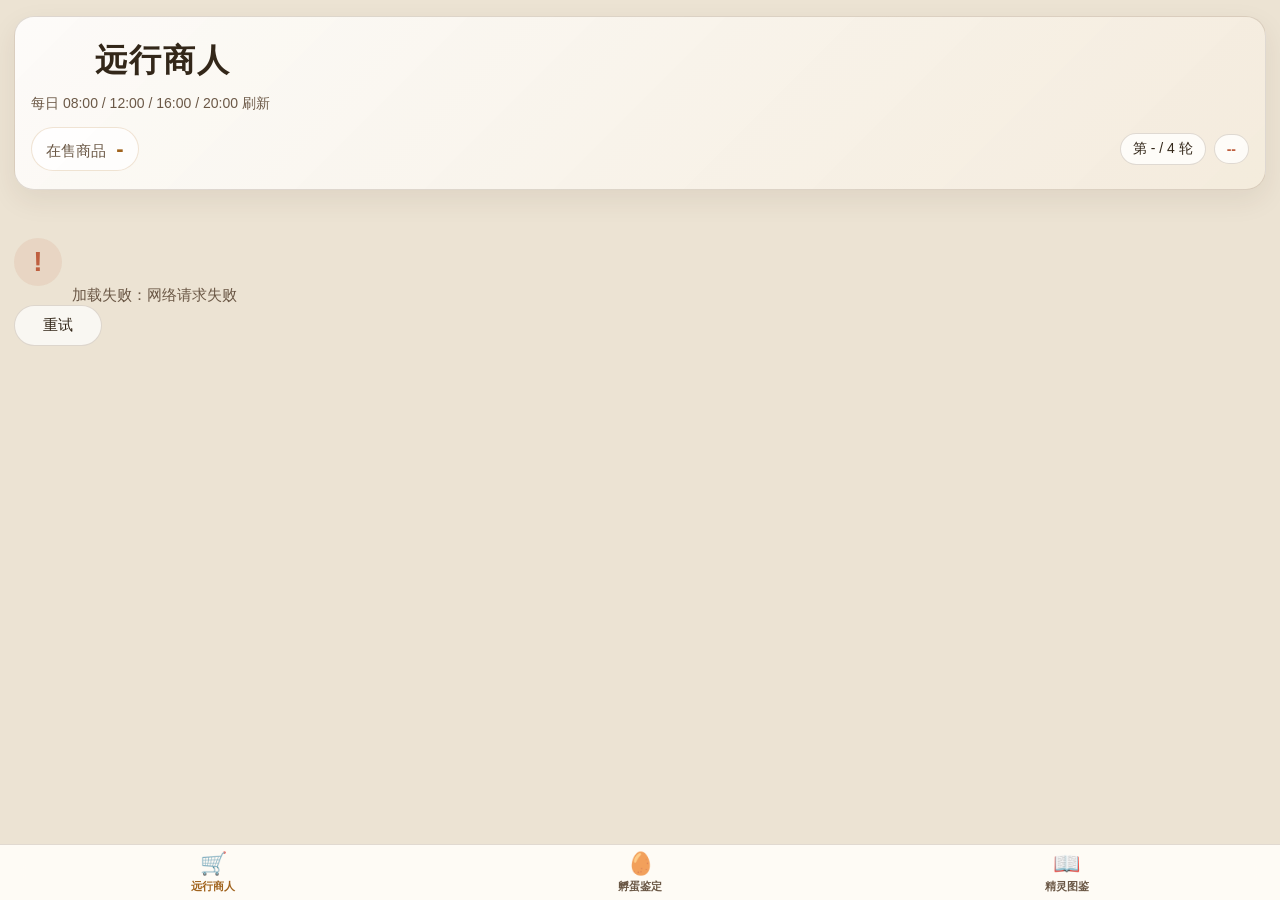
==== entry/src/main/resources/rawfile/index.html @ 855e5f80 "Feat: Add full pokedex detail page with stats, skills, matchups - Crawled 400 spirit detail pages - " ====
<!DOCTYPE html>
<html lang="zh-CN">
<head>
    <meta charset="UTF-8">
    <meta name="viewport" content="width=device-width, initial-scale=1.0, maximum-scale=1.0, user-scalable=no">
    <title>洛克王国助手</title>
    <link rel="stylesheet" href="style.css">
</head>
<body>
    <div class="app-page">

        <!-- 远行商人模块 -->
        <div id="page-merchant" class="page-content active">
            <div class="background"></div>
            <div class="content-container">

                <div class="header">
                    <div class="title-section">
                        <div class="title-main">
                            <div class="title-badge"><img src="img/title-icon.png" onerror="this.style.display='none'" alt=""></div>
                            <div class="title-text">远行商人</div>
                        </div>
                        <div class="subtitle" id="subtitle">每日 08:00 / 12:00 / 16:00 / 20:00 刷新</div>
                    </div>
                    <div class="header-side">
                        <div class="summary-chip">在售商品 <strong id="product-count">-</strong></div>
                        <div class="round-info">
                            <div class="round-pill" id="round-pill">第 - / 4 轮</div>
                            <div class="countdown-pill" id="countdown-pill">--</div>
                        </div>
                    </div>
                </div>

                <div id="loading" class="loading-state">
                    <div class="loading-spinner"></div>
                    <div class="loading-text">加载中...</div>
                </div>

                <div id="error-state" class="error-state" style="display:none">
                    <div class="error-icon">!</div>
                    <div class="error-text" id="error-text"></div>
                    <button class="btn-retry" onclick="loadData()">重试</button>
                </div>

                <div class="products-grid" id="products-container" style="display:none"></div>

                <div id="history-section" style="display:none">
                    <div class="history-title">今日历史商品</div>
                    <div id="history-container"></div>
                </div>

                <button class="btn-refresh" id="btn-refresh" onclick="loadData()" style="display:none">&#x21bb; 刷新</button>

            </div>
        </div>

        <!-- 孵蛋鉴定模块 -->
        <div id="page-egg" class="page-content">
            <div class="background"></div>
            <div class="content-container">

                <div class="header">
                    <div class="title-section">
                        <div class="title-main">
                            <div class="title-text">孵蛋鉴定</div>
                        </div>
                        <div class="subtitle">输入蛋的身高和体重，反查可能孵出的精灵</div>
                    </div>
                </div>

                <div class="input-section">
                    <div class="input-group">
                        <label>蛋身高（米）</label>
                        <input type="number" id="input-height" step="0.001" placeholder="例如：0.256">
                    </div>
                    <div class="input-group">
                        <label>蛋体重（kg）</label>
                        <input type="number" id="input-weight" step="0.1" placeholder="例如：2.5">
                    </div>
                    <button class="btn-search" onclick="searchEggs()">鉴定</button>
                </div>

                <div id="result-section" style="display:none">
                    <div class="result-header">
                        <span>匹配结果：</span>
                        <span id="result-count">0</span>
                        <span>个精灵</span>
                    </div>
                    <div id="result-list"></div>
                </div>

                <div id="empty-state" class="egg-empty" style="display:none">
                    <div class="empty-icon">🥚</div>
                    <div class="empty-text">没有找到匹配的精灵</div>
                </div>

                <div id="initial-state" class="egg-empty">
                    <div class="empty-icon">🥚</div>
                    <div class="empty-text">输入蛋的身高或体重开始鉴定</div>
                </div>

            </div>
        </div>

        <!-- 精灵图鉴模块 -->
        <div id="page-pokedex" class="page-content">
            <div class="background"></div>
            <div class="content-container">

                <div class="pokedex-header">
                    <div class="pokedex-title">精灵图鉴</div>
                    <div class="pokedex-subtitle">共 <span id="pokedex-total">0</span> 个精灵</div>
                </div>

                <div class="pokedex-search">
                    <input type="text" id="pokedex-search-input" placeholder="搜索精灵（中文名/英文名/编号）" oninput="filterPokedex()">
                </div>

                <div class="pokedex-filters">
                    <div class="type-filters" id="type-filters"></div>
                    <div class="sort-filter">
                        <select id="pokedex-sort" onchange="filterPokedex()">
                            <option value="no-asc">编号 ↑</option>
                            <option value="no-desc">编号 ↓</option>
                            <option value="total-desc">种族值 ↓</option>
                            <option value="total-asc">种族值 ↑</option>
                            <option value="name-asc">名称 A-Z</option>
                        </select>
                    </div>
                </div>

                <div class="pokedex-grid" id="pokedex-grid"></div>

                <div id="pokedex-empty" class="pokedex-empty" style="display:none">
                    <div class="empty-icon">📖</div>
                    <div class="empty-text">没有找到匹配的精灵</div>
                </div>

                <!-- 精灵详情弹出层 -->
                <div id="pokedex-detail" class="pokedex-detail" style="display:none">
                    <div class="pokedex-detail-header">
                        <button class="pokedex-detail-back" onclick="closePokedexDetail()">← 返回</button>
                        <div class="pokedex-detail-no" id="detail-no"></div>
                    </div>
                    <div class="pokedex-detail-img" id="detail-img"></div>
                    <div class="pokedex-detail-name" id="detail-name"></div>
                    <div class="pokedex-detail-name-en" id="detail-name-en"></div>
                    <div class="pokedex-detail-type" id="detail-type"></div>
                    <div class="pokedex-detail-stats" id="detail-stats"></div>

                    <!-- 基础信息 -->
                    <div class="pokedex-detail-section" id="detail-info-section">
                        <div class="pokedex-detail-section-title">基础信息</div>
                        <div class="pokedex-detail-info" id="detail-info"></div>
                    </div>

                    <!-- 描述 -->
                    <div class="pokedex-detail-section" id="detail-desc-section" style="display:none">
                        <div class="pokedex-detail-section-title">介绍</div>
                        <div class="pokedex-detail-desc" id="detail-desc"></div>
                    </div>

                    <!-- 特性 -->
                    <div class="pokedex-detail-section" id="detail-trait-section" style="display:none">
                        <div class="pokedex-detail-section-title">特性</div>
                        <div class="pokedex-detail-trait" id="detail-trait"></div>
                    </div>

                    <!-- 种族值 -->
                    <div class="pokedex-detail-section" id="detail-base-stats-section" style="display:none">
                        <div class="pokedex-detail-section-title">基础种族值</div>
                        <div class="pokedex-detail-base-stats" id="detail-base-stats"></div>
                    </div>

                    <!-- 属性克制 -->
                    <div class="pokedex-detail-section" id="detail-matchups-section" style="display:none">
                        <div class="pokedex-detail-section-title">属性克制</div>
                        <div class="pokedex-detail-matchups" id="detail-matchups"></div>
                    </div>

                    <!-- 技能 -->
                    <div class="pokedex-detail-section" id="detail-skills-section" style="display:none">
                        <div class="pokedex-detail-section-title">技能</div>
                        <div class="pokedex-detail-skills" id="detail-skills"></div>
                    </div>

                    <a class="pokedex-detail-link" id="detail-link" href="#" target="_blank">在网页中查看完整资料 →</a>
                </div>

            </div>
        </div>

        <!-- 底部导航栏 -->
        <nav class="bottom-nav">
            <div class="nav-item active" onclick="switchTab('merchant')">
                <span class="nav-icon">🛒</span>
                <span class="nav-label">远行商人</span>
            </div>
            <div class="nav-item" onclick="switchTab('egg')">
                <span class="nav-icon">🥚</span>
                <span class="nav-label">孵蛋鉴定</span>
            </div>
            <div class="nav-item" onclick="switchTab('pokedex')">
                <span class="nav-icon">📖</span>
                <span class="nav-label">精灵图鉴</span>
            </div>
        </nav>

    </div>
    <script src="egg-data.js"></script>
    <script src="pokedex-data.js"></script>
    <script src="pokedex-detail-data.js"></script>
    <script src="app.js"></script>
</body>
</html>
---- entry/src/main/resources/rawfile/style.css ----
@font-face {
    font-family: "HarmonyOS";
    src: url("ttf/HarmonyOS-Sans-SC-Regular.ttf");
    font-weight: 400;
}

@font-face {
    font-family: "HarmonyOS";
    src: url("ttf/HarmonyOS-Sans-SC-Medium.ttf");
    font-weight: 500;
}

@font-face {
    font-family: "HarmonyOS";
    src: url("ttf/HarmonyOS-Sans-SC-Bold.ttf");
    font-weight: 700;
}

* { margin: 0; padding: 0; box-sizing: border-box; }

:root {
    --font: "HarmonyOS", "Microsoft YaHei", "PingFang SC", sans-serif;
    --font-accent: "HarmonyOS", "Microsoft YaHei", sans-serif;
    --text-1: #332719;
    --text-2: #6b5846;
    --line: rgba(118, 97, 74, 0.22);
    --panel-bg: rgba(243, 237, 227, 0.94);
    --card-bg: rgba(255, 252, 247, 0.82);
    --tag-bg: rgba(255, 214, 153, 0.4);
    --tag-text: #9a5f19;
}

html, body {
    width: 100%;
    font-family: var(--font);
    color: var(--text-1);
    background: #ece3d3;
    -webkit-text-size-adjust: 100%;
    -webkit-tap-highlight-color: transparent;
}

.app-page {
    position: relative;
    width: 100%;
    height: 100vh;
    overflow: hidden;
    background: #ece3d3;
}

.page-content {
    position: absolute;
    top: 0;
    left: 0;
    width: 100%;
    height: calc(100vh - 56px);
    overflow-y: auto;
    display: none;
}

.page-content.active {
    display: block;
}

.background {
    position: fixed;
    inset: 0;
    background: url("img/bg.C8CUoi7I.jpg") center top / cover no-repeat;
    opacity: 0.24;
    filter: saturate(0.9);
    z-index: 0;
}

.content-container {
    position: relative;
    z-index: 1;
    padding: 16px 14px 24px;
}

.header {
    display: flex;
    flex-direction: column;
    gap: 14px;
    padding: 18px 16px;
    border: 1px solid var(--line);
    border-radius: 20px;
    background: linear-gradient(135deg, rgba(255,255,255,0.86), rgba(245,236,221,0.9));
    box-shadow: 0 10px 28px rgba(58, 39, 21, 0.08);
}

.title-section {
    display: flex;
    flex-direction: column;
    gap: 8px;
}

.title-main {
    display: flex;
    align-items: center;
    gap: 12px;
}

.title-badge {
    width: 52px;
    height: 52px;
    display: flex;
    align-items: center;
    justify-content: center;
}

.title-badge img {
    width: 52px;
    height: 52px;
    object-fit: contain;
}

.title-text {
    font-family: var(--font-accent);
    font-size: 32px;
    font-weight: 900;
    letter-spacing: 2px;
}

.subtitle {
    color: var(--text-2);
    font-size: 14px;
}

.header-side {
    display: flex;
    align-items: center;
    justify-content: space-between;
    gap: 10px;
    flex-wrap: wrap;
}

.summary-chip {
    padding: 8px 14px;
    border-radius: 999px;
    background: rgba(255,255,255,0.72);
    border: 1px solid rgba(179, 123, 45, 0.2);
    color: var(--text-2);
    font-size: 15px;
    white-space: nowrap;
}

.summary-chip strong {
    font-family: var(--font-accent);
    color: #a0631d;
    font-size: 22px;
    margin-left: 6px;
}

.round-info {
    display: flex;
    align-items: center;
    gap: 8px;
}

.round-pill, .countdown-pill {
    padding: 6px 12px;
    border-radius: 999px;
    background: rgba(255,255,255,0.78);
    border: 1px solid var(--line);
    font-size: 14px;
    white-space: nowrap;
}

.countdown-pill {
    color: #bf5f3f;
    font-weight: 700;
}

.products-grid {
    display: flex;
    flex-direction: column;
    gap: 14px;
    margin-top: 16px;
}

.product-card {
    display: flex;
    gap: 14px;
    padding: 14px;
    border-radius: 16px;
    background: var(--card-bg);
    border: 1px solid var(--line);
    backdrop-filter: blur(12px);
    -webkit-backdrop-filter: blur(12px);
    align-items: center;
}

.product-image {
    width: 80px;
    height: 80px;
    border-radius: 12px;
    background: rgba(255,255,255,0.5);
    display: flex;
    align-items: center;
    justify-content: center;
    flex-shrink: 0;
    overflow: hidden;
}

.product-image img {
    width: 72px;
    height: 72px;
    object-fit: contain;
}

.product-info {
    flex: 1;
    min-width: 0;
}

.product-name {
    font-size: 17px;
    font-weight: 700;
    margin-bottom: 6px;
    overflow: hidden;
    text-overflow: ellipsis;
    white-space: nowrap;
}

.product-meta {
    display: flex;
    flex-wrap: wrap;
    gap: 6px;
    margin-top: 6px;
}

.tag {
    display: inline-block;
    padding: 3px 10px;
    border-radius: 999px;
    font-size: 12px;
    background: var(--tag-bg);
    color: var(--tag-text);
}

.tag-price {
    background: rgba(159, 99, 29, 0.12);
    color: #7a4d14;
    font-weight: 600;
}

.product-time {
    flex-shrink: 0;
    text-align: right;
    font-size: 13px;
    color: var(--text-2);
    white-space: nowrap;
    align-self: flex-start;
    padding-top: 2px;
}

.product-desc {
    font-size: 12px;
    color: var(--text-2);
    margin-top: 4px;
    line-height: 1.4;
    display: -webkit-box;
    -webkit-line-clamp: 2;
    -webkit-box-orient: vertical;
    overflow: hidden;
}

.loading-state {
    display: flex;
    flex-direction: column;
    align-items: center;
    padding: 48px 0;
    gap: 14px;
}

.loading-spinner {
    width: 32px;
    height: 32px;
    border: 3px solid var(--line);
    border-top-color: #a0631d;
    border-radius: 50%;
    animation: spin 0.8s linear infinite;
}

@keyframes spin { to { transform: rotate(360deg); } }

.loading-text {
    color: var(--text-2);
    font-size: 15px;
}

.error-state {
    display: flex;
    flex-direction: column;
    align-items: center;
    padding: 48px 0;
    gap: 14px;
}

.error-icon {
    width: 48px;
    height: 48px;
    border-radius: 50%;
    background: rgba(191, 95, 63, 0.1);
    color: #bf5f3f;
    font-size: 28px;
    font-weight: 900;
    display: flex;
    align-items: center;
    justify-content: center;
}

.error-text {
    color: var(--text-2);
    font-size: 15px;
    text-align: center;
    max-width: 280px;
}

.btn-retry {
    padding: 10px 28px;
    border: 1px solid var(--line);
    border-radius: 999px;
    background: rgba(255,255,255,0.7);
    color: var(--text-1);
    font-size: 15px;
    font-family: var(--font);
    cursor: pointer;
    -webkit-tap-highlight-color: transparent;
}

.btn-retry:active {
    background: rgba(255,255,255,0.9);
}

.history-title {
    margin-top: 20px;
    padding: 10px 0 8px;
    font-size: 16px;
    font-weight: 700;
    color: var(--text-2);
    border-top: 1px solid var(--line);
}

.history-group {
    margin-bottom: 14px;
}

.history-group-header {
    font-size: 13px;
    color: var(--text-2);
    padding: 6px 0;
    display: flex;
    align-items: center;
    gap: 8px;
}

.history-group-header span {
    padding: 2px 8px;
    border-radius: 999px;
    background: rgba(0,0,0,0.04);
    font-size: 12px;
}

.history-products {
    display: flex;
    flex-direction: column;
    gap: 8px;
}

.history-item {
    display: flex;
    align-items: center;
    gap: 10px;
    padding: 10px 12px;
    border-radius: 12px;
    background: rgba(255,252,247,0.5);
    border: 1px solid rgba(118, 97, 74, 0.1);
}

.history-item-icon {
    width: 40px;
    height: 40px;
    border-radius: 8px;
    overflow: hidden;
    flex-shrink: 0;
}

.history-item-icon img {
    width: 100%;
    height: 100%;
    object-fit: contain;
}

.history-item-name {
    flex: 1;
    font-size: 14px;
    overflow: hidden;
    text-overflow: ellipsis;
    white-space: nowrap;
}

.history-item-price {
    font-size: 13px;
    color: var(--text-2);
    white-space: nowrap;
}

.history-item-time {
    font-size: 12px;
    color: var(--text-2);
    white-space: nowrap;
}

.btn-refresh {
    display: block;
    margin: 20px auto 0;
    padding: 12px 32px;
    border: 1px solid var(--line);
    border-radius: 999px;
    background: linear-gradient(135deg, rgba(255,255,255,0.8), rgba(245,236,221,0.9));
    color: var(--text-1);
    font-size: 16px;
    font-family: var(--font);
    cursor: pointer;
    box-shadow: 0 4px 12px rgba(58, 39, 21, 0.06);
    -webkit-tap-highlight-color: transparent;
}

.btn-refresh:active {
    transform: scale(0.97);
    background: rgba(255,255,255,0.95);
}

/* 底部导航栏 */
.bottom-nav {
    position: fixed;
    bottom: 0;
    left: 0;
    width: 100%;
    height: 56px;
    background: rgba(255, 252, 247, 0.95);
    border-top: 1px solid var(--line);
    display: flex;
    z-index: 100;
    backdrop-filter: blur(12px);
    -webkit-backdrop-filter: blur(12px);
}

.nav-item {
    flex: 1;
    display: flex;
    flex-direction: column;
    align-items: center;
    justify-content: center;
    gap: 2px;
    cursor: pointer;
    -webkit-tap-highlight-color: transparent;
    color: var(--text-2);
    transition: color 0.2s;
}

.nav-item.active {
    color: #a0631d;
}

.nav-icon {
    font-size: 22px;
}

.nav-label {
    font-size: 11px;
    font-weight: 600;
}

/* 孵蛋鉴定样式 */
.input-section {
    background: rgba(255, 255, 255, 0.9);
    border-radius: 16px;
    padding: 16px;
    margin-top: 16px;
    border: 1px solid var(--line);
}

.input-group {
    margin-bottom: 12px;
}

.input-group label {
    display: block;
    font-size: 14px;
    font-weight: 600;
    color: var(--text-2);
    margin-bottom: 6px;
}

.input-group input {
    width: 100%;
    height: 44px;
    border: 1px solid rgba(118, 97, 74, 0.3);
    border-radius: 8px;
    padding: 0 12px;
    font-size: 16px;
    background: #fff;
    font-family: var(--font);
}

.input-group input:focus {
    outline: none;
    border-color: #a0631d;
}

.btn-search {
    width: 100%;
    height: 44px;
    background: linear-gradient(135deg, #a0631d, #c87a2a);
    color: #fff;
    border: none;
    border-radius: 8px;
    font-size: 16px;
    font-weight: 600;
    font-family: var(--font);
    cursor: pointer;
    margin-top: 4px;
}

.btn-search:active {
    transform: scale(0.98);
}

.result-header {
    font-size: 14px;
    font-weight: 600;
    color: var(--text-2);
    margin: 16px 0 12px;
}

.result-card {
    display: flex;
    gap: 12px;
    padding: 12px;
    background: var(--card-bg);
    border-radius: 12px;
    border: 1px solid var(--line);
    margin-bottom: 10px;
}

.result-image {
    width: 72px;
    height: 72px;
    border-radius: 10px;
    background: rgba(255, 255, 255, 0.5);
    display: flex;
    align-items: center;
    justify-content: center;
    flex-shrink: 0;
    overflow: hidden;
}

.result-image img {
    width: 64px;
    height: 64px;
    object-fit: contain;
}

.result-info {
    flex: 1;
    min-width: 0;
}

.result-name {
    font-size: 16px;
    font-weight: 700;
    color: var(--text-1);
    margin-bottom: 2px;
}

.result-name-en {
    font-size: 12px;
    color: var(--text-2);
    margin-bottom: 6px;
}

.result-tags {
    display: flex;
    gap: 6px;
    margin-bottom: 6px;
}

.confidence-high {
    background: rgba(76, 175, 80, 0.2);
    color: #2e7d32;
}

.confidence-medium {
    background: rgba(255, 152, 0, 0.2);
    color: #e65100;
}

.result-range {
    font-size: 12px;
    color: var(--text-2);
    line-height: 1.5;
}

.egg-empty {
    text-align: center;
    padding: 40px 0;
}

.empty-icon {
    font-size: 48px;
    margin-bottom: 12px;
}

.empty-text {
    font-size: 14px;
    color: var(--text-2);
}

/* 精灵图鉴样式 */
.pokedex-header {
    text-align: center;
    margin-bottom: 16px;
}

.pokedex-title {
    font-family: var(--font-accent);
    font-size: 28px;
    font-weight: 900;
    color: var(--text-1);
}

.pokedex-subtitle {
    font-size: 13px;
    color: var(--text-2);
    margin-top: 4px;
}

.pokedex-search {
    margin-bottom: 12px;
}

.pokedex-search input {
    width: 100%;
    height: 42px;
    border: 1px solid rgba(118, 97, 74, 0.3);
    border-radius: 999px;
    padding: 0 16px;
    font-size: 14px;
    background: rgba(255, 255, 255, 0.9);
    font-family: var(--font);
}

.pokedex-search input:focus {
    outline: none;
    border-color: #a0631d;
}

.pokedex-filters {
    margin-bottom: 12px;
}

.type-filters {
    display: flex;
    flex-wrap: wrap;
    gap: 6px;
    margin-bottom: 10px;
}

.type-btn {
    padding: 4px 10px;
    border-radius: 999px;
    font-size: 12px;
    font-weight: 600;
    border: 1px solid rgba(118, 97, 74, 0.2);
    background: rgba(255, 255, 255, 0.7);
    color: var(--text-2);
    cursor: pointer;
    -webkit-tap-highlight-color: transparent;
}

.type-btn.active {
    color: #fff;
    border-color: transparent;
}

.sort-filter {
    display: flex;
    gap: 8px;
}

.sort-filter select {
    flex: 1;
    height: 36px;
    border: 1px solid rgba(118, 97, 74, 0.3);
    border-radius: 8px;
    padding: 0 10px;
    font-size: 13px;
    background: rgba(255, 255, 255, 0.9);
    font-family: var(--font);
    color: var(--text-1);
}

.pokedex-grid {
    display: grid;
    grid-template-columns: repeat(3, 1fr);
    gap: 10px;
}

.pokedex-card {
    background: var(--card-bg);
    border: 1px solid var(--line);
    border-radius: 12px;
    padding: 10px;
    text-align: center;
    position: relative;
    cursor: pointer;
}

.pokedex-card:active {
    transform: scale(0.97);
    background: rgba(255, 255, 255, 0.95);
}

.pokedex-card-no {
    position: absolute;
    top: 6px;
    left: 6px;
    font-size: 10px;
    font-weight: 700;
    color: var(--text-2);
    background: rgba(255, 255, 255, 0.7);
    padding: 1px 5px;
    border-radius: 4px;
}

.pokedex-card-img {
    width: 64px;
    height: 64px;
    margin: 8px auto;
    display: flex;
    align-items: center;
    justify-content: center;
}

.pokedex-card-img img {
    width: 100%;
    height: 100%;
    object-fit: contain;
}

.pokedex-card-name {
    font-size: 13px;
    font-weight: 700;
    color: var(--text-1);
    margin-bottom: 2px;
    overflow: hidden;
    text-overflow: ellipsis;
    white-space: nowrap;
}

.pokedex-card-name-en {
    font-size: 10px;
    color: var(--text-2);
    margin-bottom: 4px;
    overflow: hidden;
    text-overflow: ellipsis;
    white-space: nowrap;
}

.pokedex-card-type {
    display: inline-block;
    padding: 1px 6px;
    border-radius: 999px;
    font-size: 10px;
    font-weight: 600;
    color: #fff;
    margin-bottom: 4px;
}

.pokedex-card-stats {
    font-size: 11px;
    color: var(--text-2);
    font-weight: 600;
}

.pokedex-empty {
    text-align: center;
    padding: 40px 0;
}

/* 精灵详情样式 */
.pokedex-detail {
    position: fixed;
    top: 0;
    left: 0;
    width: 100%;
    height: 100%;
    background: #ece3d3;
    z-index: 200;
    overflow-y: auto;
    padding: 16px;
}

.pokedex-detail-header {
    display: flex;
    align-items: center;
    justify-content: space-between;
    margin-bottom: 20px;
}

.pokedex-detail-back {
    padding: 8px 16px;
    border: 1px solid var(--line);
    border-radius: 8px;
    background: rgba(255, 255, 255, 0.8);
    color: var(--text-1);
    font-size: 14px;
    font-family: var(--font);
    cursor: pointer;
}

.pokedex-detail-no {
    font-size: 18px;
    font-weight: 700;
    color: var(--text-2);
}

.pokedex-detail-img {
    width: 120px;
    height: 120px;
    margin: 0 auto 16px;
    background: rgba(255, 255, 255, 0.5);
    border-radius: 16px;
    display: flex;
    align-items: center;
    justify-content: center;
}

.pokedex-detail-img img {
    width: 100px;
    height: 100px;
    object-fit: contain;
}

.pokedex-detail-name {
    text-align: center;
    font-size: 24px;
    font-weight: 900;
    color: var(--text-1);
    margin-bottom: 4px;
}

.pokedex-detail-name-en {
    text-align: center;
    font-size: 14px;
    color: var(--text-2);
    margin-bottom: 12px;
}

.pokedex-detail-type {
    text-align: center;
    margin-bottom: 16px;
}

.pokedex-detail-type .pokedex-card-type {
    font-size: 14px;
    padding: 4px 12px;
}

.pokedex-detail-stats {
    text-align: center;
    font-size: 18px;
    font-weight: 700;
    color: var(--text-1);
    margin-bottom: 20px;
}

.pokedex-detail-info {
    background: rgba(255, 255, 255, 0.8);
    border-radius: 12px;
    padding: 16px;
    margin-bottom: 16px;
    border: 1px solid var(--line);
}

.pokedex-detail-info-row {
    display: flex;
    justify-content: space-between;
    padding: 8px 0;
    border-bottom: 1px solid rgba(118, 97, 74, 0.1);
}

.pokedex-detail-info-row:last-child {
    border-bottom: none;
}

.pokedex-detail-info-label {
    font-size: 14px;
    color: var(--text-2);
}

.pokedex-detail-info-value {
    font-size: 14px;
    font-weight: 600;
    color: var(--text-1);
}

.pokedex-detail-link {
    display: block;
    text-align: center;
    padding: 12px;
    background: linear-gradient(135deg, #a0631d, #c87a2a);
    color: #fff;
    border-radius: 8px;
    text-decoration: none;
    font-size: 14px;
    font-weight: 600;
}

/* 详情页面新增样式 */
.pokedex-detail-section {
    background: rgba(255, 255, 255, 0.8);
    border-radius: 12px;
    padding: 14px;
    margin-bottom: 12px;
    border: 1px solid var(--line);
}

.pokedex-detail-section-title {
    font-size: 16px;
    font-weight: 700;
    color: var(--text-1);
    margin-bottom: 10px;
}

.pokedex-detail-desc {
    font-size: 13px;
    color: var(--text-2);
    line-height: 1.6;
}

.pokedex-detail-trait-name {
    font-size: 15px;
    font-weight: 700;
    color: #a0631d;
    margin-bottom: 4px;
}

.pokedex-detail-trait-desc {
    font-size: 13px;
    color: var(--text-2);
    line-height: 1.5;
}

.stat-bar-container {
    display: flex;
    align-items: center;
    gap: 8px;
    margin-bottom: 6px;
}

.stat-bar-label {
    width: 48px;
    font-size: 12px;
    font-weight: 700;
    color: var(--text-2);
    text-align: right;
}

.stat-bar-track {
    flex: 1;
    height: 16px;
    background: rgba(255, 255, 255, 0.5);
    border-radius: 8px;
    overflow: hidden;
    border: 1px solid var(--line);
}

.stat-bar-fill {
    height: 100%;
    border-radius: 8px;
    transition: width 0.3s;
}

.stat-bar-value {
    width: 32px;
    font-size: 13px;
    font-weight: 700;
    color: var(--text-1);
    text-align: right;
}

.matchup-group {
    margin-bottom: 10px;
}

.matchup-label {
    font-size: 11px;
    font-weight: 700;
    color: var(--text-2);
    margin-bottom: 4px;
    text-transform: uppercase;
}

.matchup-types {
    display: flex;
    flex-wrap: wrap;
    gap: 4px;
}

.matchup-type {
    display: inline-block;
    padding: 2px 8px;
    border-radius: 999px;
    font-size: 11px;
    font-weight: 600;
    color: #fff;
}

.skill-table {
    width: 100%;
    font-size: 12px;
    border-collapse: collapse;
}

.skill-table th {
    text-align: left;
    font-size: 10px;
    font-weight: 700;
    color: var(--text-2);
    padding: 6px 4px;
    border-bottom: 1px solid var(--line);
    text-transform: uppercase;
}

.skill-table td {
    padding: 6px 4px;
    border-bottom: 1px solid rgba(118, 97, 74, 0.1);
    color: var(--text-1);
    font-weight: 500;
}

.skill-table .skill-type {
    display: inline-block;
    padding: 1px 5px;
    border-radius: 999px;
    font-size: 10px;
    font-weight: 600;
    color: #fff;
}

.skill-table .skill-category {
    font-size: 10px;
    color: var(--text-2);
}
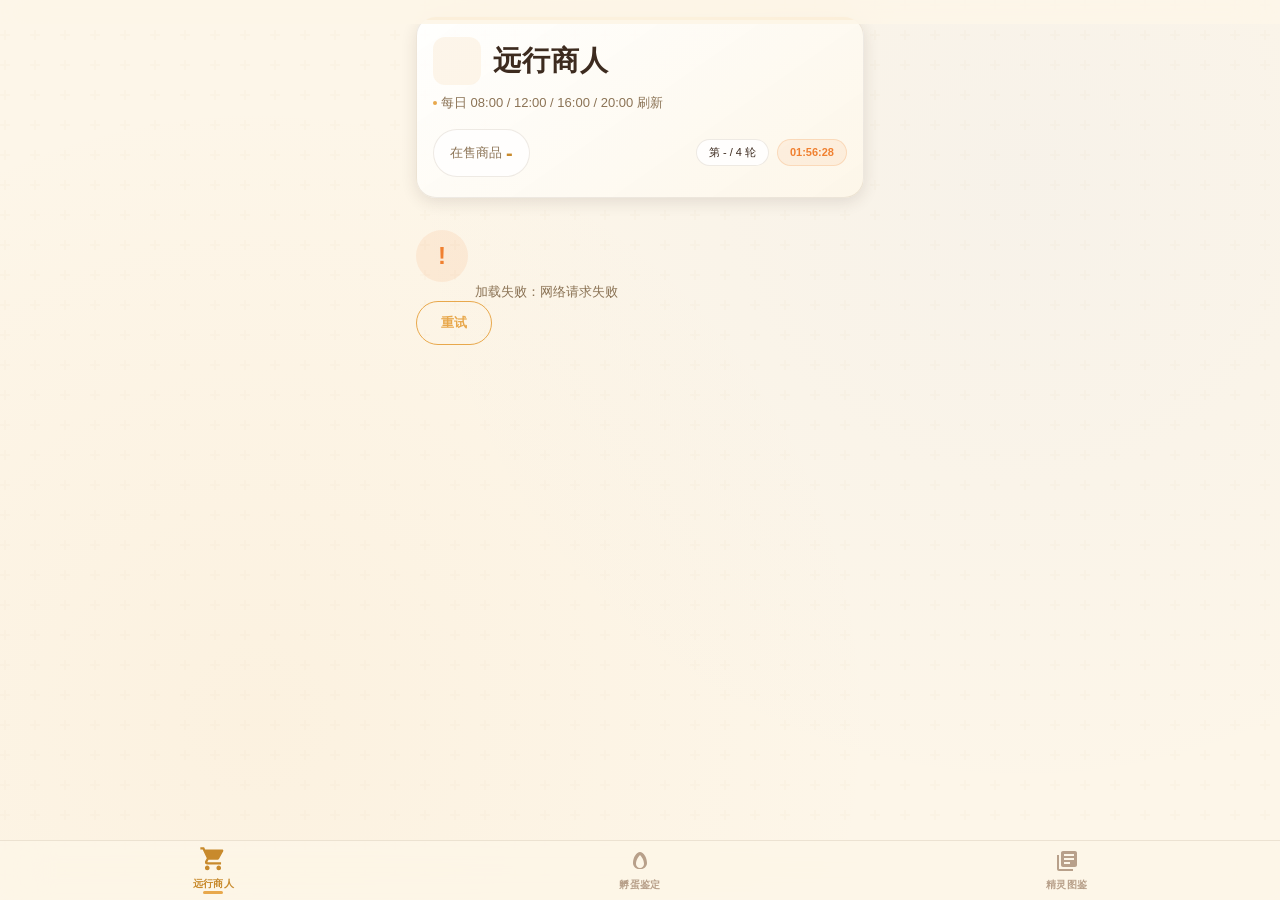
==== commit 47ee5bce: "v1.5.0: UI全面优化" ====
--- a/entry/src/main/resources/rawfile/index.html
+++ b/entry/src/main/resources/rawfile/index.html
@@ -2,12 +2,15 @@
 <html lang="zh-CN">
 <head>
     <meta charset="UTF-8">
-    <meta name="viewport" content="width=device-width, initial-scale=1.0, maximum-scale=1.0, user-scalable=no">
+    <meta name="viewport" content="width=device-width, initial-scale=1.0, maximum-scale=1.0, user-scalable=no, viewport-fit=cover">
     <title>洛克王国助手</title>
     <link rel="stylesheet" href="style.css">
 </head>
 <body>
     <div class="app-page">
+
+        <!-- 状态栏模糊区域 -->
+        <div class="status-bar-blur"></div>
 
         <!-- 远行商人模块 -->
         <div id="page-merchant" class="page-content active">
@@ -136,72 +139,80 @@
                     <div class="empty-text">没有找到匹配的精灵</div>
                 </div>
 
-                <!-- 精灵详情弹出层 -->
-                <div id="pokedex-detail" class="pokedex-detail" style="display:none">
-                    <div class="pokedex-detail-header">
-                        <button class="pokedex-detail-back" onclick="closePokedexDetail()">← 返回</button>
-                        <div class="pokedex-detail-no" id="detail-no"></div>
-                    </div>
-                    <div class="pokedex-detail-img" id="detail-img"></div>
-                    <div class="pokedex-detail-name" id="detail-name"></div>
-                    <div class="pokedex-detail-name-en" id="detail-name-en"></div>
-                    <div class="pokedex-detail-type" id="detail-type"></div>
-                    <div class="pokedex-detail-stats" id="detail-stats"></div>
-
-                    <!-- 基础信息 -->
-                    <div class="pokedex-detail-section" id="detail-info-section">
-                        <div class="pokedex-detail-section-title">基础信息</div>
-                        <div class="pokedex-detail-info" id="detail-info"></div>
-                    </div>
-
-                    <!-- 描述 -->
-                    <div class="pokedex-detail-section" id="detail-desc-section" style="display:none">
-                        <div class="pokedex-detail-section-title">介绍</div>
-                        <div class="pokedex-detail-desc" id="detail-desc"></div>
-                    </div>
-
-                    <!-- 特性 -->
-                    <div class="pokedex-detail-section" id="detail-trait-section" style="display:none">
-                        <div class="pokedex-detail-section-title">特性</div>
-                        <div class="pokedex-detail-trait" id="detail-trait"></div>
-                    </div>
-
-                    <!-- 种族值 -->
-                    <div class="pokedex-detail-section" id="detail-base-stats-section" style="display:none">
-                        <div class="pokedex-detail-section-title">基础种族值</div>
-                        <div class="pokedex-detail-base-stats" id="detail-base-stats"></div>
-                    </div>
-
-                    <!-- 属性克制 -->
-                    <div class="pokedex-detail-section" id="detail-matchups-section" style="display:none">
-                        <div class="pokedex-detail-section-title">属性克制</div>
-                        <div class="pokedex-detail-matchups" id="detail-matchups"></div>
-                    </div>
-
-                    <!-- 技能 -->
-                    <div class="pokedex-detail-section" id="detail-skills-section" style="display:none">
-                        <div class="pokedex-detail-section-title">技能</div>
-                        <div class="pokedex-detail-skills" id="detail-skills"></div>
-                    </div>
-
-                    <a class="pokedex-detail-link" id="detail-link" href="#" target="_blank">在网页中查看完整资料 →</a>
-                </div>
-
+            </div>
+        </div>
+
+        <!-- 精灵详情弹出层（根级别） -->
+        <div id="pokedex-detail" class="pokedex-detail">
+            <!-- 固定头部 -->
+            <div class="pokedex-detail-header">
+                <div class="pokedex-detail-back" id="btn-back-detail" onclick="closePokedexDetail(); return false;">← 返回</div>
+                <div class="pokedex-detail-no" id="detail-no"></div>
+            </div>
+            <!-- 可滚动内容 -->
+            <div class="pokedex-detail-body">
+                <div class="pokedex-detail-img" id="detail-img"></div>
+                <div class="pokedex-detail-name" id="detail-name"></div>
+                <div class="pokedex-detail-name-en" id="detail-name-en"></div>
+                <div class="pokedex-detail-type" id="detail-type"></div>
+                <div class="pokedex-detail-stats" id="detail-stats"></div>
+
+                <!-- 基础信息 -->
+                <div class="pokedex-detail-section" id="detail-info-section">
+                    <div class="pokedex-detail-section-title">基础信息</div>
+                    <div class="pokedex-detail-info" id="detail-info"></div>
+                </div>
+
+                <!-- 描述 -->
+                <div class="pokedex-detail-section" id="detail-desc-section" style="display:none">
+                    <div class="pokedex-detail-section-title">介绍</div>
+                    <div class="pokedex-detail-desc" id="detail-desc"></div>
+                </div>
+
+                <!-- 特性 -->
+                <div class="pokedex-detail-section" id="detail-trait-section" style="display:none">
+                    <div class="pokedex-detail-section-title">特性</div>
+                    <div class="pokedex-detail-trait" id="detail-trait"></div>
+                </div>
+
+                <!-- 种族值 -->
+                <div class="pokedex-detail-section" id="detail-base-stats-section" style="display:none">
+                    <div class="pokedex-detail-section-title">基础种族值</div>
+                    <div class="pokedex-detail-base-stats" id="detail-base-stats"></div>
+                </div>
+
+                <!-- 属性克制 -->
+                <div class="pokedex-detail-section" id="detail-matchups-section" style="display:none">
+                    <div class="pokedex-detail-section-title">属性克制</div>
+                    <div class="pokedex-detail-matchups" id="detail-matchups"></div>
+                </div>
+
+                <!-- 技能 -->
+                <div class="pokedex-detail-section" id="detail-skills-section" style="display:none">
+                    <div class="pokedex-detail-section-title">技能</div>
+                    <div class="pokedex-detail-skills" id="detail-skills"></div>
+                </div>
             </div>
         </div>
 
         <!-- 底部导航栏 -->
         <nav class="bottom-nav">
             <div class="nav-item active" onclick="switchTab('merchant')">
-                <span class="nav-icon">🛒</span>
+                <svg class="nav-icon" viewBox="0 0 24 24" fill="currentColor" width="24" height="24">
+                    <path d="M7 18c-1.1 0-1.99.9-1.99 2S5.9 22 7 22s2-.9 2-2-.9-2-2-2zM1 2v2h2l3.6 7.59-1.35 2.45c-.16.28-.25.61-.25.96 0 1.1.9 2 2 2h12v-2H7.42c-.14 0-.25-.11-.25-.25l.03-.12.9-1.63h7.45c.75 0 1.41-.41 1.75-1.03l3.58-6.49c.08-.14.12-.31.12-.48 0-.55-.45-1-1-1H5.21l-.94-2H1zm16 16c-1.1 0-1.99.9-1.99 2s.89 2 1.99 2 2-.9 2-2-.9-2-2-2z"/>
+                </svg>
                 <span class="nav-label">远行商人</span>
             </div>
             <div class="nav-item" onclick="switchTab('egg')">
-                <span class="nav-icon">🥚</span>
+                <svg class="nav-icon" viewBox="0 0 24 24" fill="currentColor" width="24" height="24">
+                    <path d="M12 3C8.5 3 5 8.5 5 14c0 3.31 2.69 6 6 6h2c3.31 0 6-2.69 6-6 0-5.5-3.5-11-7-11zm0 16c-2.21 0-4-1.79-4-4 0-3.87 2.56-7.43 4-8.88 1.44 1.45 4 5.01 4 8.88 0 2.21-1.79 4-4 4z"/>
+                </svg>
                 <span class="nav-label">孵蛋鉴定</span>
             </div>
             <div class="nav-item" onclick="switchTab('pokedex')">
-                <span class="nav-icon">📖</span>
+                <svg class="nav-icon" viewBox="0 0 24 24" fill="currentColor" width="24" height="24">
+                    <path d="M4 6H2v14c0 1.1.9 2 2 2h14v-2H4V6zm16-4H8c-1.1 0-2 .9-2 2v12c0 1.1.9 2 2 2h12c1.1 0 2-.9 2-2V4c0-1.1-.9-2-2-2zm-1 9H9V9h10v2zm-4 4H9v-2h6v2zm4-8H9V5h10v2z"/>
+                </svg>
                 <span class="nav-label">精灵图鉴</span>
             </div>
         </nav>
--- a/entry/src/main/resources/rawfile/style.css
+++ b/entry/src/main/resources/rawfile/style.css
@@ -1,3 +1,8 @@
+/* ============================================
+   洛克王国助手 - UI 优化版
+   ============================================ */
+
+/* 字体定义 */
 @font-face {
     font-family: "HarmonyOS";
     src: url("ttf/HarmonyOS-Sans-SC-Regular.ttf");
@@ -16,27 +21,115 @@
     font-weight: 700;
 }
 
+/* 基础重置 */
 * { margin: 0; padding: 0; box-sizing: border-box; }
 
+/* ============================================
+   设计系统变量
+   ============================================ */
 :root {
+    /* 字体 */
     --font: "HarmonyOS", "Microsoft YaHei", "PingFang SC", sans-serif;
     --font-accent: "HarmonyOS", "Microsoft YaHei", sans-serif;
-    --text-1: #332719;
-    --text-2: #6b5846;
-    --line: rgba(118, 97, 74, 0.22);
-    --panel-bg: rgba(243, 237, 227, 0.94);
-    --card-bg: rgba(255, 252, 247, 0.82);
-    --tag-bg: rgba(255, 214, 153, 0.4);
-    --tag-text: #9a5f19;
-}
-
+    
+    /* 字体大小 */
+    --font-xs: 11px;
+    --font-sm: 13px;
+    --font-base: 15px;
+    --font-lg: 17px;
+    --font-xl: 20px;
+    --font-2xl: 28px;
+    --font-3xl: 36px;
+    
+    /* 主色调 - 洛克王国风格 */
+    --primary: #E8A84C;
+    --primary-light: #F5C97A;
+    --primary-dark: #C88A2C;
+    --primary-bg: rgba(232, 168, 76, 0.1);
+    
+    /* 属性颜色 */
+    --type-fire: #F08030;
+    --type-water: #6890F0;
+    --type-grass: #78C850;
+    --type-electric: #F8D030;
+    --type-ice: #98D8D8;
+    --type-fighting: #C03028;
+    --type-poison: #A040A0;
+    --type-ground: #E0C068;
+    --type-flying: #A890F0;
+    --type-psychic: #F85888;
+    --type-bug: #A8B820;
+    --type-rock: #B8A038;
+    --type-ghost: #705898;
+    --type-dragon: #7038F8;
+    --type-dark: #705848;
+    --type-steel: #B8B8D0;
+    --type-fairy: #EE99AC;
+    --type-normal: #A8A878;
+    
+    /* 文字颜色 */
+    --text-1: #3D2B1F;
+    --text-2: #8B7355;
+    --text-3: #B8A08A;
+    
+    /* 背景色 */
+    --bg-main: #FDF6E9;
+    --bg-card: #FFFFFF;
+    --bg-overlay: rgba(253, 246, 233, 0.95);
+    
+    /* 边框与阴影 */
+    --line: rgba(139, 115, 85, 0.15);
+    --shadow-sm: 0 2px 8px rgba(61, 43, 31, 0.08);
+    --shadow-md: 0 4px 16px rgba(61, 43, 31, 0.12);
+    --shadow-lg: 0 8px 32px rgba(61, 43, 31, 0.16);
+    
+    /* 间距 */
+    --space-1: 4px;
+    --space-2: 8px;
+    --space-3: 12px;
+    --space-4: 16px;
+    --space-5: 20px;
+    --space-6: 24px;
+    --space-8: 32px;
+    
+    /* 圆角 */
+    --radius-sm: 8px;
+    --radius-md: 12px;
+    --radius-lg: 16px;
+    --radius-xl: 20px;
+    --radius-full: 999px;
+    
+    /* ============================================
+       Spring 弹簧动画系统
+       ============================================ */
+    /* Spring 缓动函数 - 中等强度 */
+    --ease-spring: cubic-bezier(0.175, 0.885, 0.32, 1.275);
+    --ease-spring-smooth: cubic-bezier(0.34, 1.56, 0.64, 1);
+    --ease-spring-bouncy: cubic-bezier(0.68, -0.55, 0.265, 1.55);
+    --ease-spring-stiff: cubic-bezier(0.77, 0, 0.175, 1);
+    
+    /* Back 回弹动画 */
+    --ease-back: cubic-bezier(0.34, 1.56, 0.64, 1);
+    --ease-back-out: cubic-bezier(0.175, 0.885, 0.32, 1.275);
+    
+    /* 动画时长 - 中等强度 */
+    --duration-fast: 0.25s;
+    --duration-normal: 0.4s;
+    --duration-slow: 0.6s;
+}
+
+/* ============================================
+   基础样式
+   ============================================ */
 html, body {
     width: 100%;
     font-family: var(--font);
     color: var(--text-1);
-    background: #ece3d3;
+    background: var(--bg-main);
     -webkit-text-size-adjust: 100%;
     -webkit-tap-highlight-color: transparent;
+    font-size: var(--font-base);
+    line-height: 1.5;
 }
 
 .app-page {
@@ -44,156 +137,410 @@
     width: 100%;
     height: 100vh;
     overflow: hidden;
-    background: #ece3d3;
-}
-
-.page-content {
-    position: absolute;
+    background: 
+        radial-gradient(circle at 20% 80%, rgba(232, 168, 76, 0.06) 0%, transparent 50%),
+        radial-gradient(circle at 80% 20%, rgba(104, 144, 240, 0.04) 0%, transparent 50%),
+        var(--bg-main);
+}
+
+/* 背景纹理 */
+.app-page::before {
+    content: '';
+    position: fixed;
+    inset: 0;
+    background-image: url("data:image/svg+xml,%3Csvg width='60' height='60' viewBox='0 0 60 60' xmlns='http://www.w3.org/2000/svg'%3E%3Cg fill='none' fill-rule='evenodd'%3E%3Cg fill='%23d4a574' fill-opacity='0.04'%3E%3Cpath d='M36 34v-4h-2v4h-4v2h4v4h2v-4h4v-2h-4zm0-30V0h-2v4h-4v2h4v4h2V6h4V4h-4zM6 34v-4H4v4H0v2h4v4h2v-4h4v-2H6zM6 4V0H4v4H0v2h4v4h2V6h4V4H6z'/%3E%3C/g%3E%3C/g%3E%3C/svg%3E");
+    pointer-events: none;
+    z-index: 0;
+}
+
+/* 状态栏模糊区域 */
+.status-bar-blur {
+    position: fixed;
     top: 0;
     left: 0;
     width: 100%;
-    height: calc(100vh - 56px);
+    height: env(safe-area-inset-top, 0px);
+    min-height: 24px;
+    background: rgba(253, 246, 233, 0.85);
+    backdrop-filter: blur(20px) saturate(180%);
+    -webkit-backdrop-filter: blur(20px) saturate(180%);
+    z-index: 300;
+}
+
+/* ============================================
+   页面切换 - Spring 动画
+   ============================================ */
+.page-content {
+    position: absolute;
+    top: env(safe-area-inset-top, 24px);
+    left: 0;
+    width: 100%;
+    height: calc(100vh - env(safe-area-inset-top, 24px) - 60px);
     overflow-y: auto;
-    display: none;
+    -webkit-overflow-scrolling: touch;
+    
+    /* 使用 visibility + opacity 替代 display: none */
+    visibility: hidden;
+    opacity: 0;
+    pointer-events: none;
+    
+    /* 初始状态 - 从下方弹入 + 轻微缩放 */
+    transform: translateY(24px) scale(0.97);
+    
+    /* Spring 过渡动画 */
+    transition: 
+        opacity var(--duration-normal) var(--ease-spring),
+        transform var(--duration-normal) var(--ease-spring),
+        visibility 0s linear var(--duration-normal);
 }
 
 .page-content.active {
-    display: block;
-}
-
+    visibility: visible;
+    opacity: 1;
+    pointer-events: auto;
+    transform: translateY(0) scale(1);
+    
+    /* Spring 进入动画 */
+    transition: 
+        opacity var(--duration-normal) var(--ease-spring),
+        transform var(--duration-normal) var(--ease-spring),
+        visibility 0s linear 0s;
+}
+
+/* 滚动条美化 */
+.page-content::-webkit-scrollbar {
+    width: 3px;
+}
+
+.page-content::-webkit-scrollbar-track {
+    background: transparent;
+}
+
+.page-content::-webkit-scrollbar-thumb {
+    background: rgba(139, 115, 85, 0.2);
+    border-radius: var(--radius-full);
+}
+
+/* 背景 */
 .background {
     position: fixed;
     inset: 0;
     background: url("img/bg.C8CUoi7I.jpg") center top / cover no-repeat;
-    opacity: 0.24;
-    filter: saturate(0.9);
+    opacity: 0.15;
+    filter: saturate(0.8) blur(1px);
     z-index: 0;
 }
 
 .content-container {
     position: relative;
     z-index: 1;
-    padding: 16px 14px 24px;
-}
-
+    padding: var(--space-4) var(--space-4) calc(var(--space-8) + 60px);
+    max-width: 480px;
+    margin: 0 auto;
+}
+
+/* ============================================
+   头部样式
+   ============================================ */
 .header {
     display: flex;
     flex-direction: column;
-    gap: 14px;
-    padding: 18px 16px;
+    gap: var(--space-4);
+    padding: var(--space-5) var(--space-4);
     border: 1px solid var(--line);
-    border-radius: 20px;
-    background: linear-gradient(135deg, rgba(255,255,255,0.86), rgba(245,236,221,0.9));
-    box-shadow: 0 10px 28px rgba(58, 39, 21, 0.08);
+    border-radius: var(--radius-xl);
+    background: linear-gradient(145deg, rgba(255,255,255,0.92), rgba(253,246,233,0.95));
+    box-shadow: var(--shadow-md);
+    position: relative;
+    overflow: hidden;
+}
+
+.header::before {
+    content: '';
+    position: absolute;
+    top: 0;
+    left: 0;
+    right: 0;
+    height: 3px;
+    background: linear-gradient(90deg, var(--primary), var(--primary-light), var(--primary));
 }
 
 .title-section {
     display: flex;
     flex-direction: column;
-    gap: 8px;
+    gap: var(--space-2);
 }
 
 .title-main {
     display: flex;
     align-items: center;
-    gap: 12px;
+    gap: var(--space-3);
 }
 
 .title-badge {
+    width: 48px;
+    height: 48px;
+    display: flex;
+    align-items: center;
+    justify-content: center;
+    background: var(--primary-bg);
+    border-radius: var(--radius-md);
+    flex-shrink: 0;
+}
+
+.title-badge img {
+    width: 40px;
+    height: 40px;
+    object-fit: contain;
+}
+
+.title-text {
+    font-family: var(--font-accent);
+    font-size: var(--font-2xl);
+    font-weight: 700;
+    color: var(--text-1);
+    letter-spacing: 1px;
+}
+
+.subtitle {
+    color: var(--text-2);
+    font-size: var(--font-sm);
+    display: flex;
+    align-items: center;
+    gap: var(--space-1);
+}
+
+.subtitle::before {
+    content: '';
+    display: inline-block;
+    width: 4px;
+    height: 4px;
+    background: var(--primary);
+    border-radius: var(--radius-full);
+}
+
+.header-side {
+    display: flex;
+    align-items: center;
+    justify-content: space-between;
+    gap: var(--space-3);
+    flex-wrap: wrap;
+}
+
+.summary-chip {
+    padding: var(--space-2) var(--space-4);
+    border-radius: var(--radius-full);
+    background: rgba(255,255,255,0.8);
+    border: 1px solid var(--line);
+    color: var(--text-2);
+    font-size: var(--font-sm);
+    white-space: nowrap;
+    display: flex;
+    align-items: center;
+    gap: var(--space-1);
+}
+
+.summary-chip strong {
+    font-family: var(--font-accent);
+    color: var(--primary-dark);
+    font-size: var(--font-xl);
+    font-weight: 700;
+}
+
+.round-info {
+    display: flex;
+    align-items: center;
+    gap: var(--space-2);
+}
+
+.round-pill, .countdown-pill {
+    padding: var(--space-1) var(--space-3);
+    border-radius: var(--radius-full);
+    background: rgba(255,255,255,0.85);
+    border: 1px solid var(--line);
+    font-size: var(--font-xs);
+    white-space: nowrap;
+    font-weight: 500;
+}
+
+.countdown-pill {
+    color: var(--type-fire);
+    font-weight: 700;
+    background: rgba(240, 128, 48, 0.08);
+    border-color: rgba(240, 128, 48, 0.2);
+}
+
+/* ============================================
+   加载状态
+   ============================================ */
+.loading-state {
+    display: flex;
+    flex-direction: column;
+    align-items: center;
+    padding: var(--space-8) 0;
+    gap: var(--space-4);
+}
+
+.loading-spinner {
+    width: 36px;
+    height: 36px;
+    border: 3px solid rgba(139, 115, 85, 0.1);
+    border-top-color: var(--primary);
+    border-radius: 50%;
+    animation: spin 0.8s cubic-bezier(0.4, 0, 0.2, 1) infinite;
+}
+
+@keyframes spin { 
+    to { transform: rotate(360deg); } 
+}
+
+.loading-text {
+    color: var(--text-2);
+    font-size: var(--font-sm);
+}
+
+/* 错误状态 */
+.error-state {
+    display: flex;
+    flex-direction: column;
+    align-items: center;
+    padding: var(--space-8) 0;
+    gap: var(--space-4);
+}
+
+.error-icon {
     width: 52px;
     height: 52px;
+    border-radius: 50%;
+    background: rgba(240, 128, 48, 0.1);
+    color: var(--type-fire);
+    font-size: 24px;
+    font-weight: 700;
     display: flex;
     align-items: center;
     justify-content: center;
 }
 
-.title-badge img {
-    width: 52px;
-    height: 52px;
-    object-fit: contain;
-}
-
-.title-text {
-    font-family: var(--font-accent);
-    font-size: 32px;
-    font-weight: 900;
-    letter-spacing: 2px;
-}
-
-.subtitle {
-    color: var(--text-2);
-    font-size: 14px;
-}
-
-.header-side {
-    display: flex;
-    align-items: center;
-    justify-content: space-between;
-    gap: 10px;
-    flex-wrap: wrap;
-}
-
-.summary-chip {
-    padding: 8px 14px;
-    border-radius: 999px;
-    background: rgba(255,255,255,0.72);
-    border: 1px solid rgba(179, 123, 45, 0.2);
-    color: var(--text-2);
-    font-size: 15px;
-    white-space: nowrap;
-}
-
-.summary-chip strong {
-    font-family: var(--font-accent);
-    color: #a0631d;
-    font-size: 22px;
-    margin-left: 6px;
-}
-
-.round-info {
-    display: flex;
-    align-items: center;
-    gap: 8px;
-}
-
-.round-pill, .countdown-pill {
-    padding: 6px 12px;
-    border-radius: 999px;
-    background: rgba(255,255,255,0.78);
+.error-text {
+    color: var(--text-2);
+    font-size: var(--font-sm);
+    text-align: center;
+    max-width: 260px;
+    line-height: 1.5;
+}
+
+/* ============================================
+   按钮样式
+   ============================================ */
+.btn-retry {
+    padding: var(--space-3) var(--space-6);
+    border: 1.5px solid var(--primary);
+    border-radius: var(--radius-full);
+    background: transparent;
+    color: var(--primary);
+    font-size: var(--font-sm);
+    font-family: var(--font);
+    font-weight: 600;
+    cursor: pointer;
+    transition: 
+        transform var(--duration-fast) var(--ease-spring),
+        background var(--duration-fast) var(--ease-spring),
+        color var(--duration-fast) var(--ease-spring),
+        box-shadow var(--duration-fast) var(--ease-spring);
+}
+
+.btn-retry:active {
+    background: var(--primary);
+    color: #fff;
+    transform: scale(0.95);
+    box-shadow: 0 4px 12px rgba(232, 168, 76, 0.3);
+    transition: transform 0.08s var(--ease-spring-stiff);
+}
+
+.btn-refresh {
+    display: flex;
+    align-items: center;
+    justify-content: center;
+    gap: var(--space-2);
+    margin: var(--space-5) auto 0;
+    padding: var(--space-3) var(--space-6);
+    border: 1.5px solid var(--primary);
+    border-radius: var(--radius-full);
+    background: linear-gradient(135deg, rgba(255,255,255,0.9), rgba(253,246,233,0.95));
+    color: var(--primary-dark);
+    font-size: var(--font-base);
+    font-family: var(--font);
+    font-weight: 600;
+    cursor: pointer;
+    box-shadow: var(--shadow-sm);
+    transition: 
+        transform var(--duration-fast) var(--ease-spring),
+        background var(--duration-fast) var(--ease-spring),
+        color var(--duration-fast) var(--ease-spring),
+        box-shadow var(--duration-fast) var(--ease-spring);
+}
+
+.btn-refresh:active {
+    transform: scale(0.95) translateY(1px);
+    background: var(--primary);
+    color: #fff;
+    box-shadow: 0 4px 16px rgba(232, 168, 76, 0.4);
+    transition: transform 0.08s var(--ease-spring-stiff);
+}
+
+/* ============================================
+   商品卡片
+   ============================================ */
+.products-grid {
+    display: flex;
+    flex-direction: column;
+    gap: var(--space-3);
+    margin-top: var(--space-4);
+}
+
+.product-card {
+    display: flex;
+    gap: var(--space-4);
+    padding: var(--space-4);
+    border-radius: var(--radius-lg);
+    background: var(--bg-card);
     border: 1px solid var(--line);
-    font-size: 14px;
-    white-space: nowrap;
-}
-
-.countdown-pill {
-    color: #bf5f3f;
-    font-weight: 700;
-}
-
-.products-grid {
-    display: flex;
-    flex-direction: column;
-    gap: 14px;
-    margin-top: 16px;
-}
-
-.product-card {
-    display: flex;
-    gap: 14px;
-    padding: 14px;
-    border-radius: 16px;
-    background: var(--card-bg);
-    border: 1px solid var(--line);
-    backdrop-filter: blur(12px);
-    -webkit-backdrop-filter: blur(12px);
-    align-items: center;
+    box-shadow: var(--shadow-sm);
+    align-items: center;
+    transition: 
+        transform var(--duration-fast) var(--ease-spring),
+        box-shadow var(--duration-fast) var(--ease-spring);
+    position: relative;
+    overflow: hidden;
+}
+
+.product-card::before {
+    content: '';
+    position: absolute;
+    top: 0;
+    left: 0;
+    right: 0;
+    height: 2px;
+    background: linear-gradient(90deg, var(--primary), var(--primary-light));
+    opacity: 0;
+    transition: opacity var(--duration-fast) var(--ease-spring);
+}
+
+.product-card:active {
+    transform: scale(0.97);
+    box-shadow: var(--shadow-md);
+    transition: transform 0.08s var(--ease-spring-stiff);
+}
+
+.product-card:active::before {
+    opacity: 1;
 }
 
 .product-image {
-    width: 80px;
-    height: 80px;
-    border-radius: 12px;
-    background: rgba(255,255,255,0.5);
+    width: 72px;
+    height: 72px;
+    border-radius: var(--radius-md);
+    background: linear-gradient(135deg, rgba(232, 168, 76, 0.08), rgba(245, 201, 122, 0.12));
     display: flex;
     align-items: center;
     justify-content: center;
@@ -202,8 +549,8 @@
 }
 
 .product-image img {
-    width: 72px;
-    height: 72px;
+    width: 60px;
+    height: 60px;
     object-fit: contain;
 }
 
@@ -213,176 +560,134 @@
 }
 
 .product-name {
-    font-size: 17px;
-    font-weight: 700;
-    margin-bottom: 6px;
+    font-size: var(--font-lg);
+    font-weight: 700;
+    margin-bottom: var(--space-1);
     overflow: hidden;
     text-overflow: ellipsis;
     white-space: nowrap;
+    color: var(--text-1);
 }
 
 .product-meta {
     display: flex;
     flex-wrap: wrap;
-    gap: 6px;
-    margin-top: 6px;
+    gap: var(--space-1);
+    margin-top: var(--space-2);
 }
 
 .tag {
-    display: inline-block;
-    padding: 3px 10px;
-    border-radius: 999px;
-    font-size: 12px;
-    background: var(--tag-bg);
-    color: var(--tag-text);
+    display: inline-flex;
+    align-items: center;
+    gap: var(--space-1);
+    padding: var(--space-1) var(--space-3);
+    border-radius: var(--radius-full);
+    font-size: var(--font-xs);
+    font-weight: 500;
+    background: var(--primary-bg);
+    color: var(--primary-dark);
 }
 
 .tag-price {
-    background: rgba(159, 99, 29, 0.12);
-    color: #7a4d14;
+    background: rgba(232, 168, 76, 0.15);
+    color: var(--primary-dark);
     font-weight: 600;
 }
 
 .product-time {
     flex-shrink: 0;
     text-align: right;
-    font-size: 13px;
-    color: var(--text-2);
+    font-size: var(--font-xs);
+    color: var(--text-3);
     white-space: nowrap;
     align-self: flex-start;
-    padding-top: 2px;
+    padding-top: var(--space-1);
 }
 
 .product-desc {
-    font-size: 12px;
-    color: var(--text-2);
-    margin-top: 4px;
-    line-height: 1.4;
+    font-size: var(--font-xs);
+    color: var(--text-2);
+    margin-top: var(--space-1);
+    line-height: 1.5;
     display: -webkit-box;
     -webkit-line-clamp: 2;
     -webkit-box-orient: vertical;
     overflow: hidden;
 }
 
-.loading-state {
+/* ============================================
+   历史记录
+   ============================================ */
+.history-title {
+    margin-top: var(--space-5);
+    padding: var(--space-3) 0 var(--space-2);
+    font-size: var(--font-base);
+    font-weight: 600;
+    color: var(--text-2);
+    border-top: 1px solid var(--line);
+    display: flex;
+    align-items: center;
+    gap: var(--space-2);
+}
+
+.history-title::before {
+    content: '';
+    width: 3px;
+    height: 14px;
+    background: var(--primary);
+    border-radius: var(--radius-full);
+}
+
+.history-group {
+    margin-bottom: var(--space-4);
+}
+
+.history-group-header {
+    font-size: var(--font-xs);
+    color: var(--text-2);
+    padding: var(--space-2) 0;
+    display: flex;
+    align-items: center;
+    gap: var(--space-2);
+}
+
+.history-group-header span {
+    padding: var(--space-1) var(--space-2);
+    border-radius: var(--radius-full);
+    background: rgba(139, 115, 85, 0.08);
+    font-size: var(--font-xs);
+    font-weight: 500;
+}
+
+.history-products {
     display: flex;
     flex-direction: column;
-    align-items: center;
-    padding: 48px 0;
-    gap: 14px;
-}
-
-.loading-spinner {
-    width: 32px;
-    height: 32px;
-    border: 3px solid var(--line);
-    border-top-color: #a0631d;
-    border-radius: 50%;
-    animation: spin 0.8s linear infinite;
-}
-
-@keyframes spin { to { transform: rotate(360deg); } }
-
-.loading-text {
-    color: var(--text-2);
-    font-size: 15px;
-}
-
-.error-state {
-    display: flex;
-    flex-direction: column;
-    align-items: center;
-    padding: 48px 0;
-    gap: 14px;
-}
-
-.error-icon {
-    width: 48px;
-    height: 48px;
-    border-radius: 50%;
-    background: rgba(191, 95, 63, 0.1);
-    color: #bf5f3f;
-    font-size: 28px;
-    font-weight: 900;
-    display: flex;
-    align-items: center;
-    justify-content: center;
-}
-
-.error-text {
-    color: var(--text-2);
-    font-size: 15px;
-    text-align: center;
-    max-width: 280px;
-}
-
-.btn-retry {
-    padding: 10px 28px;
-    border: 1px solid var(--line);
-    border-radius: 999px;
-    background: rgba(255,255,255,0.7);
-    color: var(--text-1);
-    font-size: 15px;
-    font-family: var(--font);
-    cursor: pointer;
-    -webkit-tap-highlight-color: transparent;
-}
-
-.btn-retry:active {
-    background: rgba(255,255,255,0.9);
-}
-
-.history-title {
-    margin-top: 20px;
-    padding: 10px 0 8px;
-    font-size: 16px;
-    font-weight: 700;
-    color: var(--text-2);
-    border-top: 1px solid var(--line);
-}
-
-.history-group {
-    margin-bottom: 14px;
-}
-
-.history-group-header {
-    font-size: 13px;
-    color: var(--text-2);
-    padding: 6px 0;
-    display: flex;
-    align-items: center;
-    gap: 8px;
-}
-
-.history-group-header span {
-    padding: 2px 8px;
-    border-radius: 999px;
-    background: rgba(0,0,0,0.04);
-    font-size: 12px;
-}
-
-.history-products {
-    display: flex;
-    flex-direction: column;
-    gap: 8px;
+    gap: var(--space-2);
 }
 
 .history-item {
     display: flex;
     align-items: center;
-    gap: 10px;
-    padding: 10px 12px;
-    border-radius: 12px;
-    background: rgba(255,252,247,0.5);
-    border: 1px solid rgba(118, 97, 74, 0.1);
+    gap: var(--space-3);
+    padding: var(--space-3);
+    border-radius: var(--radius-md);
+    background: rgba(255, 255, 255, 0.6);
+    border: 1px solid rgba(139, 115, 85, 0.08);
+    transition: all 0.2s ease;
+}
+
+.history-item:active {
+    background: rgba(255, 255, 255, 0.9);
+    transform: scale(0.99);
 }
 
 .history-item-icon {
     width: 40px;
     height: 40px;
-    border-radius: 8px;
+    border-radius: var(--radius-sm);
     overflow: hidden;
     flex-shrink: 0;
+    background: var(--primary-bg);
 }
 
 .history-item-icon img {
@@ -393,57 +698,43 @@
 
 .history-item-name {
     flex: 1;
-    font-size: 14px;
+    font-size: var(--font-sm);
     overflow: hidden;
     text-overflow: ellipsis;
     white-space: nowrap;
+    font-weight: 500;
 }
 
 .history-item-price {
-    font-size: 13px;
+    font-size: var(--font-xs);
     color: var(--text-2);
     white-space: nowrap;
+    font-weight: 500;
 }
 
 .history-item-time {
-    font-size: 12px;
-    color: var(--text-2);
+    font-size: var(--font-xs);
+    color: var(--text-3);
     white-space: nowrap;
 }
 
-.btn-refresh {
-    display: block;
-    margin: 20px auto 0;
-    padding: 12px 32px;
-    border: 1px solid var(--line);
-    border-radius: 999px;
-    background: linear-gradient(135deg, rgba(255,255,255,0.8), rgba(245,236,221,0.9));
-    color: var(--text-1);
-    font-size: 16px;
-    font-family: var(--font);
-    cursor: pointer;
-    box-shadow: 0 4px 12px rgba(58, 39, 21, 0.06);
-    -webkit-tap-highlight-color: transparent;
-}
-
-.btn-refresh:active {
-    transform: scale(0.97);
-    background: rgba(255,255,255,0.95);
-}
-
-/* 底部导航栏 */
+/* ============================================
+   底部导航栏
+   ============================================ */
 .bottom-nav {
     position: fixed;
     bottom: 0;
     left: 0;
     width: 100%;
-    height: 56px;
-    background: rgba(255, 252, 247, 0.95);
+    height: calc(60px + env(safe-area-inset-bottom, 0px));
+    background: rgba(253, 246, 233, 0.85);
     border-top: 1px solid var(--line);
     display: flex;
+    flex-wrap: wrap;
     z-index: 100;
-    backdrop-filter: blur(12px);
-    -webkit-backdrop-filter: blur(12px);
+    backdrop-filter: blur(24px) saturate(180%);
+    -webkit-backdrop-filter: blur(24px) saturate(180%);
+    padding-bottom: env(safe-area-inset-bottom, 0px);
 }
 
 .nav-item {
@@ -452,103 +743,174 @@
     flex-direction: column;
     align-items: center;
     justify-content: center;
-    gap: 2px;
+    gap: var(--space-1);
     cursor: pointer;
     -webkit-tap-highlight-color: transparent;
-    color: var(--text-2);
-    transition: color 0.2s;
+    color: var(--text-3);
+    transition: color var(--duration-fast) var(--ease-spring);
+    position: relative;
+}
+
+.nav-item::after {
+    content: '';
+    position: absolute;
+    bottom: 6px;
+    left: 50%;
+    transform: translateX(-50%) scaleX(0);
+    width: 20px;
+    height: 3px;
+    background: var(--primary);
+    border-radius: var(--radius-full);
+    transition: transform var(--duration-normal) var(--ease-spring-smooth);
 }
 
 .nav-item.active {
-    color: #a0631d;
+    color: var(--primary-dark);
+}
+
+.nav-item.active::after {
+    transform: translateX(-50%) scaleX(1);
+}
+
+.nav-item.active .nav-icon {
+    transform: scale(1.15) translateY(-2px);
 }
 
 .nav-icon {
     font-size: 22px;
+    transition: transform var(--duration-normal) var(--ease-spring-bouncy);
+    line-height: 1;
 }
 
 .nav-label {
-    font-size: 11px;
+    font-size: 10px;
     font-weight: 600;
-}
-
-/* 孵蛋鉴定样式 */
+    letter-spacing: 0.3px;
+    transition: transform var(--duration-fast) var(--ease-spring);
+}
+
+.nav-item.active .nav-label {
+    transform: translateY(-1px);
+}
+
+/* ============================================
+   孵蛋鉴定样式
+   ============================================ */
 .input-section {
-    background: rgba(255, 255, 255, 0.9);
-    border-radius: 16px;
-    padding: 16px;
-    margin-top: 16px;
+    background: var(--bg-card);
+    border-radius: var(--radius-lg);
+    padding: var(--space-5);
+    margin-top: var(--space-4);
     border: 1px solid var(--line);
+    box-shadow: var(--shadow-sm);
 }
 
 .input-group {
-    margin-bottom: 12px;
+    margin-bottom: var(--space-4);
 }
 
 .input-group label {
     display: block;
-    font-size: 14px;
+    font-size: var(--font-sm);
     font-weight: 600;
     color: var(--text-2);
-    margin-bottom: 6px;
+    margin-bottom: var(--space-2);
 }
 
 .input-group input {
     width: 100%;
-    height: 44px;
-    border: 1px solid rgba(118, 97, 74, 0.3);
-    border-radius: 8px;
-    padding: 0 12px;
-    font-size: 16px;
-    background: #fff;
+    height: 48px;
+    border: 1.5px solid rgba(139, 115, 85, 0.2);
+    border-radius: var(--radius-md);
+    padding: 0 var(--space-4);
+    font-size: var(--font-base);
+    background: var(--bg-main);
     font-family: var(--font);
+    transition: all 0.2s ease;
+    color: var(--text-1);
 }
 
 .input-group input:focus {
     outline: none;
-    border-color: #a0631d;
+    border-color: var(--primary);
+    box-shadow: 0 0 0 4px rgba(232, 168, 76, 0.15);
+    background: var(--bg-card);
+    transition: 
+        border-color 0.15s var(--ease-spring),
+        box-shadow 0.2s var(--ease-spring-smooth);
+}
+
+.input-group input::placeholder {
+    color: var(--text-3);
 }
 
 .btn-search {
     width: 100%;
-    height: 44px;
-    background: linear-gradient(135deg, #a0631d, #c87a2a);
+    height: 48px;
+    background: linear-gradient(135deg, var(--primary), var(--primary-dark));
     color: #fff;
     border: none;
-    border-radius: 8px;
-    font-size: 16px;
+    border-radius: var(--radius-md);
+    font-size: var(--font-base);
     font-weight: 600;
     font-family: var(--font);
     cursor: pointer;
-    margin-top: 4px;
+    margin-top: var(--space-1);
+    box-shadow: 0 4px 12px rgba(232, 168, 76, 0.25);
+    transition: 
+        transform var(--duration-fast) var(--ease-spring),
+        box-shadow var(--duration-fast) var(--ease-spring);
 }
 
 .btn-search:active {
-    transform: scale(0.98);
+    transform: scale(0.96) translateY(1px);
+    box-shadow: 0 2px 8px rgba(232, 168, 76, 0.2);
+    transition: transform 0.08s var(--ease-spring-stiff);
 }
 
 .result-header {
-    font-size: 14px;
+    font-size: var(--font-sm);
     font-weight: 600;
     color: var(--text-2);
-    margin: 16px 0 12px;
+    margin: var(--space-4) 0 var(--space-3);
+    display: flex;
+    align-items: center;
+    gap: var(--space-2);
+}
+
+.result-header::before {
+    content: '';
+    width: 3px;
+    height: 12px;
+    background: var(--primary);
+    border-radius: var(--radius-full);
 }
 
 .result-card {
     display: flex;
-    gap: 12px;
-    padding: 12px;
-    background: var(--card-bg);
-    border-radius: 12px;
+    gap: var(--space-3);
+    padding: var(--space-3);
+    background: var(--bg-card);
+    border-radius: var(--radius-lg);
     border: 1px solid var(--line);
-    margin-bottom: 10px;
+    margin-bottom: var(--space-3);
+    box-shadow: var(--shadow-sm);
+    transition: 
+        transform var(--duration-fast) var(--ease-spring),
+        box-shadow var(--duration-fast) var(--ease-spring);
+}
+
+.result-card:active {
+    transform: scale(0.97);
+    box-shadow: var(--shadow-md);
+    transition: transform 0.08s var(--ease-spring-stiff);
 }
 
 .result-image {
-    width: 72px;
-    height: 72px;
-    border-radius: 10px;
-    background: rgba(255, 255, 255, 0.5);
+    width: 68px;
+    height: 68px;
+    border-radius: var(--radius-md);
+    background: linear-gradient(135deg, rgba(232, 168, 76, 0.08), rgba(245, 201, 122, 0.12));
     display: flex;
     align-items: center;
     justify-content: center;
@@ -557,8 +919,8 @@
 }
 
 .result-image img {
-    width: 64px;
-    height: 64px;
+    width: 56px;
+    height: 56px;
     object-fit: contain;
 }
 
@@ -568,176 +930,228 @@
 }
 
 .result-name {
-    font-size: 16px;
+    font-size: var(--font-base);
     font-weight: 700;
     color: var(--text-1);
     margin-bottom: 2px;
 }
 
 .result-name-en {
-    font-size: 12px;
-    color: var(--text-2);
-    margin-bottom: 6px;
+    font-size: var(--font-xs);
+    color: var(--text-3);
+    margin-bottom: var(--space-2);
 }
 
 .result-tags {
     display: flex;
-    gap: 6px;
-    margin-bottom: 6px;
+    gap: var(--space-1);
+    margin-bottom: var(--space-2);
 }
 
 .confidence-high {
-    background: rgba(76, 175, 80, 0.2);
-    color: #2e7d32;
+    background: rgba(120, 200, 80, 0.15);
+    color: #2E7D32;
+    font-weight: 600;
 }
 
 .confidence-medium {
-    background: rgba(255, 152, 0, 0.2);
-    color: #e65100;
+    background: rgba(240, 128, 48, 0.15);
+    color: #E65100;
+    font-weight: 600;
 }
 
 .result-range {
-    font-size: 12px;
-    color: var(--text-2);
-    line-height: 1.5;
+    font-size: var(--font-xs);
+    color: var(--text-2);
+    line-height: 1.6;
 }
 
 .egg-empty {
     text-align: center;
-    padding: 40px 0;
+    padding: var(--space-8) 0;
 }
 
 .empty-icon {
-    font-size: 48px;
-    margin-bottom: 12px;
+    font-size: 56px;
+    margin-bottom: var(--space-4);
+    opacity: 0.7;
 }
 
 .empty-text {
-    font-size: 14px;
-    color: var(--text-2);
-}
-
-/* 精灵图鉴样式 */
+    font-size: var(--font-sm);
+    color: var(--text-2);
+    max-width: 200px;
+    margin: 0 auto;
+    line-height: 1.5;
+}
+
+/* ============================================
+   精灵图鉴样式
+   ============================================ */
 .pokedex-header {
     text-align: center;
-    margin-bottom: 16px;
+    margin-bottom: var(--space-5);
+    padding: var(--space-4) 0;
 }
 
 .pokedex-title {
     font-family: var(--font-accent);
-    font-size: 28px;
-    font-weight: 900;
+    font-size: var(--font-2xl);
+    font-weight: 700;
     color: var(--text-1);
+    margin-bottom: var(--space-1);
 }
 
 .pokedex-subtitle {
-    font-size: 13px;
-    color: var(--text-2);
-    margin-top: 4px;
+    font-size: var(--font-xs);
+    color: var(--text-3);
+    font-weight: 500;
 }
 
 .pokedex-search {
-    margin-bottom: 12px;
+    margin-bottom: var(--space-3);
 }
 
 .pokedex-search input {
     width: 100%;
-    height: 42px;
-    border: 1px solid rgba(118, 97, 74, 0.3);
-    border-radius: 999px;
-    padding: 0 16px;
-    font-size: 14px;
-    background: rgba(255, 255, 255, 0.9);
+    height: 44px;
+    border: 1.5px solid rgba(139, 115, 85, 0.2);
+    border-radius: var(--radius-full);
+    padding: 0 var(--space-5);
+    font-size: var(--font-sm);
+    background: var(--bg-card);
     font-family: var(--font);
+    transition: all 0.2s ease;
+    box-shadow: var(--shadow-sm);
 }
 
 .pokedex-search input:focus {
     outline: none;
-    border-color: #a0631d;
+    border-color: var(--primary);
+    box-shadow: 0 0 0 3px rgba(232, 168, 76, 0.12), var(--shadow-sm);
+}
+
+.pokedex-search input::placeholder {
+    color: var(--text-3);
 }
 
 .pokedex-filters {
-    margin-bottom: 12px;
+    margin-bottom: var(--space-3);
 }
 
 .type-filters {
     display: flex;
     flex-wrap: wrap;
-    gap: 6px;
-    margin-bottom: 10px;
+    gap: var(--space-1);
+    margin-bottom: var(--space-3);
 }
 
 .type-btn {
-    padding: 4px 10px;
-    border-radius: 999px;
-    font-size: 12px;
+    padding: var(--space-1) var(--space-3);
+    border-radius: var(--radius-full);
+    font-size: var(--font-xs);
     font-weight: 600;
-    border: 1px solid rgba(118, 97, 74, 0.2);
-    background: rgba(255, 255, 255, 0.7);
+    border: 1.5px solid rgba(139, 115, 85, 0.15);
+    background: rgba(255, 255, 255, 0.8);
     color: var(--text-2);
     cursor: pointer;
     -webkit-tap-highlight-color: transparent;
+    transition: all 0.2s ease;
+}
+
+.type-btn:active {
+    transform: scale(0.95);
 }
 
 .type-btn.active {
     color: #fff;
     border-color: transparent;
+    box-shadow: 0 2px 8px rgba(0, 0, 0, 0.15);
 }
 
 .sort-filter {
     display: flex;
-    gap: 8px;
+    gap: var(--space-2);
 }
 
 .sort-filter select {
     flex: 1;
     height: 36px;
-    border: 1px solid rgba(118, 97, 74, 0.3);
-    border-radius: 8px;
-    padding: 0 10px;
-    font-size: 13px;
-    background: rgba(255, 255, 255, 0.9);
+    border: 1.5px solid rgba(139, 115, 85, 0.2);
+    border-radius: var(--radius-sm);
+    padding: 0 var(--space-3);
+    font-size: var(--font-xs);
+    background: var(--bg-card);
     font-family: var(--font);
     color: var(--text-1);
+    cursor: pointer;
+    appearance: none;
+    background-image: url("data:image/svg+xml,%3Csvg xmlns='http://www.w3.org/2000/svg' width='12' height='12' viewBox='0 0 12 12'%3E%3Cpath fill='%238B7355' d='M6 8L1 3h10z'/%3E%3C/svg%3E");
+    background-repeat: no-repeat;
+    background-position: right 10px center;
+    padding-right: 28px;
 }
 
 .pokedex-grid {
     display: grid;
     grid-template-columns: repeat(3, 1fr);
-    gap: 10px;
+    gap: var(--space-3);
+    padding: var(--space-1);
 }
 
 .pokedex-card {
-    background: var(--card-bg);
+    background: var(--bg-card);
     border: 1px solid var(--line);
-    border-radius: 12px;
-    padding: 10px;
+    border-radius: var(--radius-lg);
+    padding: var(--space-3);
     text-align: center;
     position: relative;
     cursor: pointer;
+    transition: 
+        transform var(--duration-fast) var(--ease-spring),
+        box-shadow var(--duration-fast) var(--ease-spring);
+    box-shadow: var(--shadow-sm);
 }
 
 .pokedex-card:active {
-    transform: scale(0.97);
-    background: rgba(255, 255, 255, 0.95);
+    transform: scale(0.95);
+    box-shadow: var(--shadow-md);
+    transition: transform 0.08s var(--ease-spring-stiff);
+}
+
+/* 稀有精灵边框动画 - Spring 弹性发光 */
+.pokedex-card.rare {
+    border-color: var(--primary);
+    animation: springGlow 2.5s var(--ease-spring-smooth) infinite;
+}
+
+@keyframes springGlow {
+    0%, 100% {
+        box-shadow: 0 0 8px rgba(232, 168, 76, 0.3);
+        transform: scale(1);
+    }
+    50% {
+        box-shadow: 0 0 20px rgba(232, 168, 76, 0.6);
+        transform: scale(1.02);
+    }
 }
 
 .pokedex-card-no {
     position: absolute;
-    top: 6px;
-    left: 6px;
+    top: var(--space-2);
+    left: var(--space-2);
     font-size: 10px;
     font-weight: 700;
-    color: var(--text-2);
-    background: rgba(255, 255, 255, 0.7);
-    padding: 1px 5px;
-    border-radius: 4px;
+    color: var(--text-3);
+    background: rgba(253, 246, 233, 0.9);
+    padding: 2px 6px;
+    border-radius: var(--radius-sm);
 }
 
 .pokedex-card-img {
-    width: 64px;
-    height: 64px;
-    margin: 8px auto;
+    width: 56px;
+    height: 56px;
+    margin: var(--space-2) auto;
     display: flex;
     align-items: center;
     justify-content: center;
@@ -750,7 +1164,7 @@
 }
 
 .pokedex-card-name {
-    font-size: 13px;
+    font-size: var(--font-xs);
     font-weight: 700;
     color: var(--text-1);
     margin-bottom: 2px;
@@ -760,9 +1174,9 @@
 }
 
 .pokedex-card-name-en {
-    font-size: 10px;
-    color: var(--text-2);
-    margin-bottom: 4px;
+    font-size: 9px;
+    color: var(--text-3);
+    margin-bottom: var(--space-1);
     overflow: hidden;
     text-overflow: ellipsis;
     white-space: nowrap;
@@ -770,58 +1184,120 @@
 
 .pokedex-card-type {
     display: inline-block;
-    padding: 1px 6px;
-    border-radius: 999px;
-    font-size: 10px;
+    padding: 2px 8px;
+    border-radius: var(--radius-full);
+    font-size: 9px;
     font-weight: 600;
     color: #fff;
-    margin-bottom: 4px;
+    margin-bottom: var(--space-1);
 }
 
 .pokedex-card-stats {
-    font-size: 11px;
+    font-size: 10px;
     color: var(--text-2);
     font-weight: 600;
 }
 
 .pokedex-empty {
     text-align: center;
-    padding: 40px 0;
-}
-
-/* 精灵详情样式 */
+    padding: var(--space-8) 0;
+}
+
+/* ============================================
+   精灵详情样式
+   ============================================ */
 .pokedex-detail {
     position: fixed;
     top: 0;
     left: 0;
     width: 100%;
     height: 100%;
-    background: #ece3d3;
+    background: var(--bg-main);
     z-index: 200;
+    
+    /* Spring 进入/退出动画 */
+    visibility: hidden;
+    opacity: 0;
+    transform: translateY(30px) scale(0.95);
+    transition: 
+        opacity var(--duration-normal) var(--ease-spring),
+        transform var(--duration-normal) var(--ease-spring),
+        visibility 0s linear var(--duration-normal);
+}
+
+.pokedex-detail.visible {
+    visibility: visible;
+    opacity: 1;
+    transform: translateY(0) scale(1);
+    transition: 
+        opacity var(--duration-normal) var(--ease-spring),
+        transform var(--duration-normal) var(--ease-spring),
+        visibility 0s linear 0s;
+}
+
+.pokedex-detail-header {
+    display: flex;
+    align-items: center;
+    justify-content: space-between;
+    position: fixed;
+    top: 0;
+    left: 0;
+    width: 100%;
+    padding: var(--space-3) var(--space-4);
+    padding-top: calc(env(safe-area-inset-top, 24px) + var(--space-3));
+    background: rgba(253, 246, 233, 0.95);
+    backdrop-filter: blur(20px) saturate(180%);
+    -webkit-backdrop-filter: blur(20px) saturate(180%);
+    border-bottom: 1px solid var(--line);
+    z-index: 210;
+    box-sizing: border-box;
+}
+
+.pokedex-detail-body {
+    position: absolute;
+    top: calc(env(safe-area-inset-top, 24px) + 52px);
+    bottom: 0;
+    left: 0;
+    width: 100%;
     overflow-y: auto;
-    padding: 16px;
-}
-
-.pokedex-detail-header {
-    display: flex;
-    align-items: center;
-    justify-content: space-between;
-    margin-bottom: 20px;
+    -webkit-overflow-scrolling: touch;
+    padding: var(--space-4) var(--space-4) calc(env(safe-area-inset-bottom, 0px) + var(--space-4));
+    box-sizing: border-box;
+}
+
+.pokedex-detail-body::-webkit-scrollbar {
+    width: 3px;
+}
+
+.pokedex-detail-body::-webkit-scrollbar-thumb {
+    background: rgba(139, 115, 85, 0.2);
+    border-radius: var(--radius-full);
 }
 
 .pokedex-detail-back {
-    padding: 8px 16px;
-    border: 1px solid var(--line);
-    border-radius: 8px;
-    background: rgba(255, 255, 255, 0.8);
+    padding: var(--space-2) var(--space-4);
+    border: 1.5px solid var(--line);
+    border-radius: var(--radius-md);
+    background: var(--bg-card);
     color: var(--text-1);
-    font-size: 14px;
+    font-size: var(--font-sm);
     font-family: var(--font);
+    font-weight: 500;
     cursor: pointer;
+    transition: all 0.2s ease;
+    display: flex;
+    align-items: center;
+    gap: var(--space-1);
+}
+
+.pokedex-detail-back:active {
+    background: var(--primary-bg);
+    border-color: var(--primary);
+    color: var(--primary-dark);
 }
 
 .pokedex-detail-no {
-    font-size: 18px;
+    font-size: var(--font-lg);
     font-weight: 700;
     color: var(--text-2);
 }
@@ -829,198 +1305,252 @@
 .pokedex-detail-img {
     width: 120px;
     height: 120px;
-    margin: 0 auto 16px;
-    background: rgba(255, 255, 255, 0.5);
-    border-radius: 16px;
+    margin: 0 auto var(--space-4);
+    background: linear-gradient(135deg, rgba(232, 168, 76, 0.08), rgba(245, 201, 122, 0.15));
+    border-radius: var(--radius-xl);
     display: flex;
     align-items: center;
     justify-content: center;
+    box-shadow: var(--shadow-md);
 }
 
 .pokedex-detail-img img {
-    width: 100px;
-    height: 100px;
+    width: 96px;
+    height: 96px;
     object-fit: contain;
 }
 
 .pokedex-detail-name {
     text-align: center;
-    font-size: 24px;
-    font-weight: 900;
+    font-size: var(--font-xl);
+    font-weight: 700;
     color: var(--text-1);
-    margin-bottom: 4px;
+    margin-bottom: var(--space-1);
 }
 
 .pokedex-detail-name-en {
     text-align: center;
-    font-size: 14px;
-    color: var(--text-2);
-    margin-bottom: 12px;
+    font-size: var(--font-sm);
+    color: var(--text-3);
+    margin-bottom: var(--space-3);
 }
 
 .pokedex-detail-type {
     text-align: center;
-    margin-bottom: 16px;
+    margin-bottom: var(--space-4);
+    display: flex;
+    justify-content: center;
+    gap: var(--space-2);
 }
 
 .pokedex-detail-type .pokedex-card-type {
-    font-size: 14px;
-    padding: 4px 12px;
+    font-size: var(--font-xs);
+    padding: var(--space-1) var(--space-3);
 }
 
 .pokedex-detail-stats {
     text-align: center;
-    font-size: 18px;
-    font-weight: 700;
-    color: var(--text-1);
-    margin-bottom: 20px;
+    font-size: var(--font-lg);
+    font-weight: 700;
+    color: var(--primary-dark);
+    margin-bottom: var(--space-5);
+    display: flex;
+    align-items: center;
+    justify-content: center;
+    gap: var(--space-2);
+}
+
+.pokedex-detail-stats::before,
+.pokedex-detail-stats::after {
+    content: '';
+    width: 24px;
+    height: 1px;
+    background: var(--line);
 }
 
 .pokedex-detail-info {
-    background: rgba(255, 255, 255, 0.8);
-    border-radius: 12px;
-    padding: 16px;
-    margin-bottom: 16px;
+    background: var(--bg-card);
+    border-radius: var(--radius-lg);
+    padding: var(--space-4);
+    margin-bottom: var(--space-4);
     border: 1px solid var(--line);
+    box-shadow: var(--shadow-sm);
 }
 
 .pokedex-detail-info-row {
     display: flex;
     justify-content: space-between;
-    padding: 8px 0;
-    border-bottom: 1px solid rgba(118, 97, 74, 0.1);
+    padding: var(--space-3) 0;
+    border-bottom: 1px solid rgba(139, 115, 85, 0.08);
 }
 
 .pokedex-detail-info-row:last-child {
     border-bottom: none;
+    padding-bottom: 0;
+}
+
+.pokedex-detail-info-row:first-child {
+    padding-top: 0;
 }
 
 .pokedex-detail-info-label {
-    font-size: 14px;
-    color: var(--text-2);
+    font-size: var(--font-sm);
+    color: var(--text-2);
+    font-weight: 500;
 }
 
 .pokedex-detail-info-value {
-    font-size: 14px;
+    font-size: var(--font-sm);
     font-weight: 600;
     color: var(--text-1);
 }
 
-.pokedex-detail-link {
-    display: block;
-    text-align: center;
-    padding: 12px;
-    background: linear-gradient(135deg, #a0631d, #c87a2a);
-    color: #fff;
-    border-radius: 8px;
-    text-decoration: none;
-    font-size: 14px;
-    font-weight: 600;
-}
-
-/* 详情页面新增样式 */
 .pokedex-detail-section {
-    background: rgba(255, 255, 255, 0.8);
-    border-radius: 12px;
-    padding: 14px;
-    margin-bottom: 12px;
+    background: var(--bg-card);
+    border-radius: var(--radius-lg);
+    padding: var(--space-4);
+    margin-bottom: var(--space-3);
     border: 1px solid var(--line);
+    box-shadow: var(--shadow-sm);
 }
 
 .pokedex-detail-section-title {
-    font-size: 16px;
+    font-size: var(--font-base);
     font-weight: 700;
     color: var(--text-1);
-    margin-bottom: 10px;
+    margin-bottom: var(--space-3);
+    display: flex;
+    align-items: center;
+    gap: var(--space-2);
+}
+
+.pokedex-detail-section-title::before {
+    content: '';
+    width: 3px;
+    height: 14px;
+    background: var(--primary);
+    border-radius: var(--radius-full);
 }
 
 .pokedex-detail-desc {
-    font-size: 13px;
+    font-size: var(--font-sm);
+    color: var(--text-2);
+    line-height: 1.7;
+}
+
+.pokedex-detail-trait-name {
+    font-size: var(--font-base);
+    font-weight: 700;
+    color: var(--primary-dark);
+    margin-bottom: var(--space-2);
+}
+
+.pokedex-detail-trait-desc {
+    font-size: var(--font-sm);
     color: var(--text-2);
     line-height: 1.6;
 }
 
-.pokedex-detail-trait-name {
-    font-size: 15px;
-    font-weight: 700;
-    color: #a0631d;
-    margin-bottom: 4px;
-}
-
-.pokedex-detail-trait-desc {
-    font-size: 13px;
-    color: var(--text-2);
-    line-height: 1.5;
-}
-
+/* 种族值条 */
 .stat-bar-container {
     display: flex;
     align-items: center;
-    gap: 8px;
-    margin-bottom: 6px;
+    gap: var(--space-2);
+    margin-bottom: var(--space-2);
+}
+
+.stat-bar-container:last-child {
+    margin-bottom: 0;
 }
 
 .stat-bar-label {
-    width: 48px;
-    font-size: 12px;
+    width: 40px;
+    font-size: var(--font-xs);
     font-weight: 700;
     color: var(--text-2);
     text-align: right;
+    flex-shrink: 0;
 }
 
 .stat-bar-track {
     flex: 1;
-    height: 16px;
-    background: rgba(255, 255, 255, 0.5);
-    border-radius: 8px;
+    height: 12px;
+    background: rgba(139, 115, 85, 0.08);
+    border-radius: var(--radius-full);
     overflow: hidden;
-    border: 1px solid var(--line);
+    position: relative;
 }
 
 .stat-bar-fill {
     height: 100%;
-    border-radius: 8px;
-    transition: width 0.3s;
+    border-radius: var(--radius-full);
+    transition: width 0.6s cubic-bezier(0.4, 0, 0.2, 1);
+    position: relative;
+    overflow: hidden;
+}
+
+.stat-bar-fill::after {
+    content: '';
+    position: absolute;
+    top: 0;
+    left: 0;
+    right: 0;
+    bottom: 0;
+    background: linear-gradient(90deg, transparent, rgba(255, 255, 255, 0.3), transparent);
+    animation: stat-shine 2s ease-in-out infinite;
+}
+
+@keyframes stat-shine {
+    0% { transform: translateX(-100%); }
+    100% { transform: translateX(100%); }
 }
 
 .stat-bar-value {
     width: 32px;
-    font-size: 13px;
+    font-size: var(--font-xs);
     font-weight: 700;
     color: var(--text-1);
     text-align: right;
-}
-
+    flex-shrink: 0;
+}
+
+/* 属性克制 */
 .matchup-group {
-    margin-bottom: 10px;
+    margin-bottom: var(--space-3);
+}
+
+.matchup-group:last-child {
+    margin-bottom: 0;
 }
 
 .matchup-label {
-    font-size: 11px;
-    font-weight: 700;
-    color: var(--text-2);
-    margin-bottom: 4px;
+    font-size: 10px;
+    font-weight: 700;
+    color: var(--text-3);
+    margin-bottom: var(--space-2);
     text-transform: uppercase;
+    letter-spacing: 0.5px;
 }
 
 .matchup-types {
     display: flex;
     flex-wrap: wrap;
-    gap: 4px;
+    gap: var(--space-1);
 }
 
 .matchup-type {
     display: inline-block;
-    padding: 2px 8px;
-    border-radius: 999px;
-    font-size: 11px;
+    padding: var(--space-1) var(--space-2);
+    border-radius: var(--radius-full);
+    font-size: 10px;
     font-weight: 600;
     color: #fff;
 }
 
+/* 技能表格 */
 .skill-table {
     width: 100%;
-    font-size: 12px;
+    font-size: var(--font-xs);
     border-collapse: collapse;
 }
 
@@ -1028,29 +1558,154 @@
     text-align: left;
     font-size: 10px;
     font-weight: 700;
-    color: var(--text-2);
-    padding: 6px 4px;
+    color: var(--text-3);
+    padding: var(--space-2) var(--space-1);
     border-bottom: 1px solid var(--line);
     text-transform: uppercase;
+    letter-spacing: 0.5px;
 }
 
 .skill-table td {
-    padding: 6px 4px;
-    border-bottom: 1px solid rgba(118, 97, 74, 0.1);
+    padding: var(--space-2) var(--space-1);
+    border-bottom: 1px solid rgba(139, 115, 85, 0.06);
     color: var(--text-1);
     font-weight: 500;
 }
 
+.skill-table tr:last-child td {
+    border-bottom: none;
+}
+
 .skill-table .skill-type {
     display: inline-block;
-    padding: 1px 5px;
-    border-radius: 999px;
-    font-size: 10px;
+    padding: 2px 6px;
+    border-radius: var(--radius-full);
+    font-size: 9px;
     font-weight: 600;
     color: #fff;
 }
 
 .skill-table .skill-category {
-    font-size: 10px;
-    color: var(--text-2);
-}
+    font-size: 9px;
+    color: var(--text-3);
+}
+
+/* ============================================
+   骨架屏加载效果
+   ============================================ */
+.skeleton {
+    background: linear-gradient(90deg, 
+        rgba(139, 115, 85, 0.06) 25%, 
+        rgba(139, 115, 85, 0.12) 50%, 
+        rgba(139, 115, 85, 0.06) 75%
+    );
+    background-size: 200% 100%;
+    animation: skeleton-loading 1.5s ease-in-out infinite;
+    border-radius: var(--radius-md);
+}
+
+@keyframes skeleton-loading {
+    0% { background-position: 200% 0; }
+    100% { background-position: -200% 0; }
+}
+
+/* ============================================
+   列表交错动画
+   ============================================ */
+/* ============================================
+   列表交错动画 - Spring 弹入效果
+   ============================================ */
+.animate-in {
+    opacity: 0;
+    transform: translateY(24px) scale(0.95);
+    animation: springFadeIn var(--duration-normal) var(--ease-spring) forwards;
+}
+
+@keyframes springFadeIn {
+    0% {
+        opacity: 0;
+        transform: translateY(24px) scale(0.95);
+    }
+    50% {
+        opacity: 1;
+        transform: translateY(-4px) scale(1.02);
+    }
+    75% {
+        transform: translateY(2px) scale(0.99);
+    }
+    100% {
+        opacity: 1;
+        transform: translateY(0) scale(1);
+    }
+}
+
+/* 交错延迟 - 中等强度 */
+.animate-in:nth-child(1) { animation-delay: 0ms; }
+.animate-in:nth-child(2) { animation-delay: 80ms; }
+.animate-in:nth-child(3) { animation-delay: 160ms; }
+.animate-in:nth-child(4) { animation-delay: 240ms; }
+.animate-in:nth-child(5) { animation-delay: 320ms; }
+.animate-in:nth-child(6) { animation-delay: 400ms; }
+.animate-in:nth-child(7) { animation-delay: 480ms; }
+.animate-in:nth-child(8) { animation-delay: 560ms; }
+.animate-in:nth-child(9) { animation-delay: 640ms; }
+.animate-in:nth-child(10) { animation-delay: 720ms; }
+
+/* 数字滚动 Spring 动画 */
+@keyframes numberSpring {
+    0% { 
+        transform: translateY(100%); 
+        opacity: 0; 
+    }
+    40% { 
+        transform: translateY(-15%); 
+        opacity: 1; 
+    }
+    60% { 
+        transform: translateY(8%); 
+    }
+    80% { 
+        transform: translateY(-3%); 
+    }
+    100% { 
+        transform: translateY(0); 
+    }
+}
+
+/* ============================================
+   属性颜色类
+   ============================================ */
+.type-fire { background: var(--type-fire); }
+.type-water { background: var(--type-water); }
+.type-grass { background: var(--type-grass); }
+.type-electric { background: var(--type-electric); }
+.type-ice { background: var(--type-ice); }
+.type-fighting { background: var(--type-fighting); }
+.type-poison { background: var(--type-poison); }
+.type-ground { background: var(--type-ground); }
+.type-flying { background: var(--type-flying); }
+.type-psychic { background: var(--type-psychic); }
+.type-bug { background: var(--type-bug); }
+.type-rock { background: var(--type-rock); }
+.type-ghost { background: var(--type-ghost); }
+.type-dragon { background: var(--type-dragon); }
+.type-dark { background: var(--type-dark); }
+.type-steel { background: var(--type-steel); }
+.type-fairy { background: var(--type-fairy); }
+.type-normal { background: var(--type-normal); }
+
+/* 种族值颜色 */
+.stat-low { background: linear-gradient(90deg, #E85D5D, #FF8A80); }
+.stat-medium { background: linear-gradient(90deg, #F08030, #FFB74D); }
+.stat-high { background: linear-gradient(90deg, #78C850, #A5D6A7); }
+.stat-very-high { background: linear-gradient(90deg, #6890F0, #90CAF9); }
+.stat-max { background: linear-gradient(90deg, #7038F8, #B39DDB); }
+
+/* ============================================
+   工具类
+   ============================================ */
+.hidden { display: none !important; }
+.visible { display: block; }
+.text-center { text-align: center; }
+.font-bold { font-weight: 700; }
+.font-medium { font-weight: 500; }
